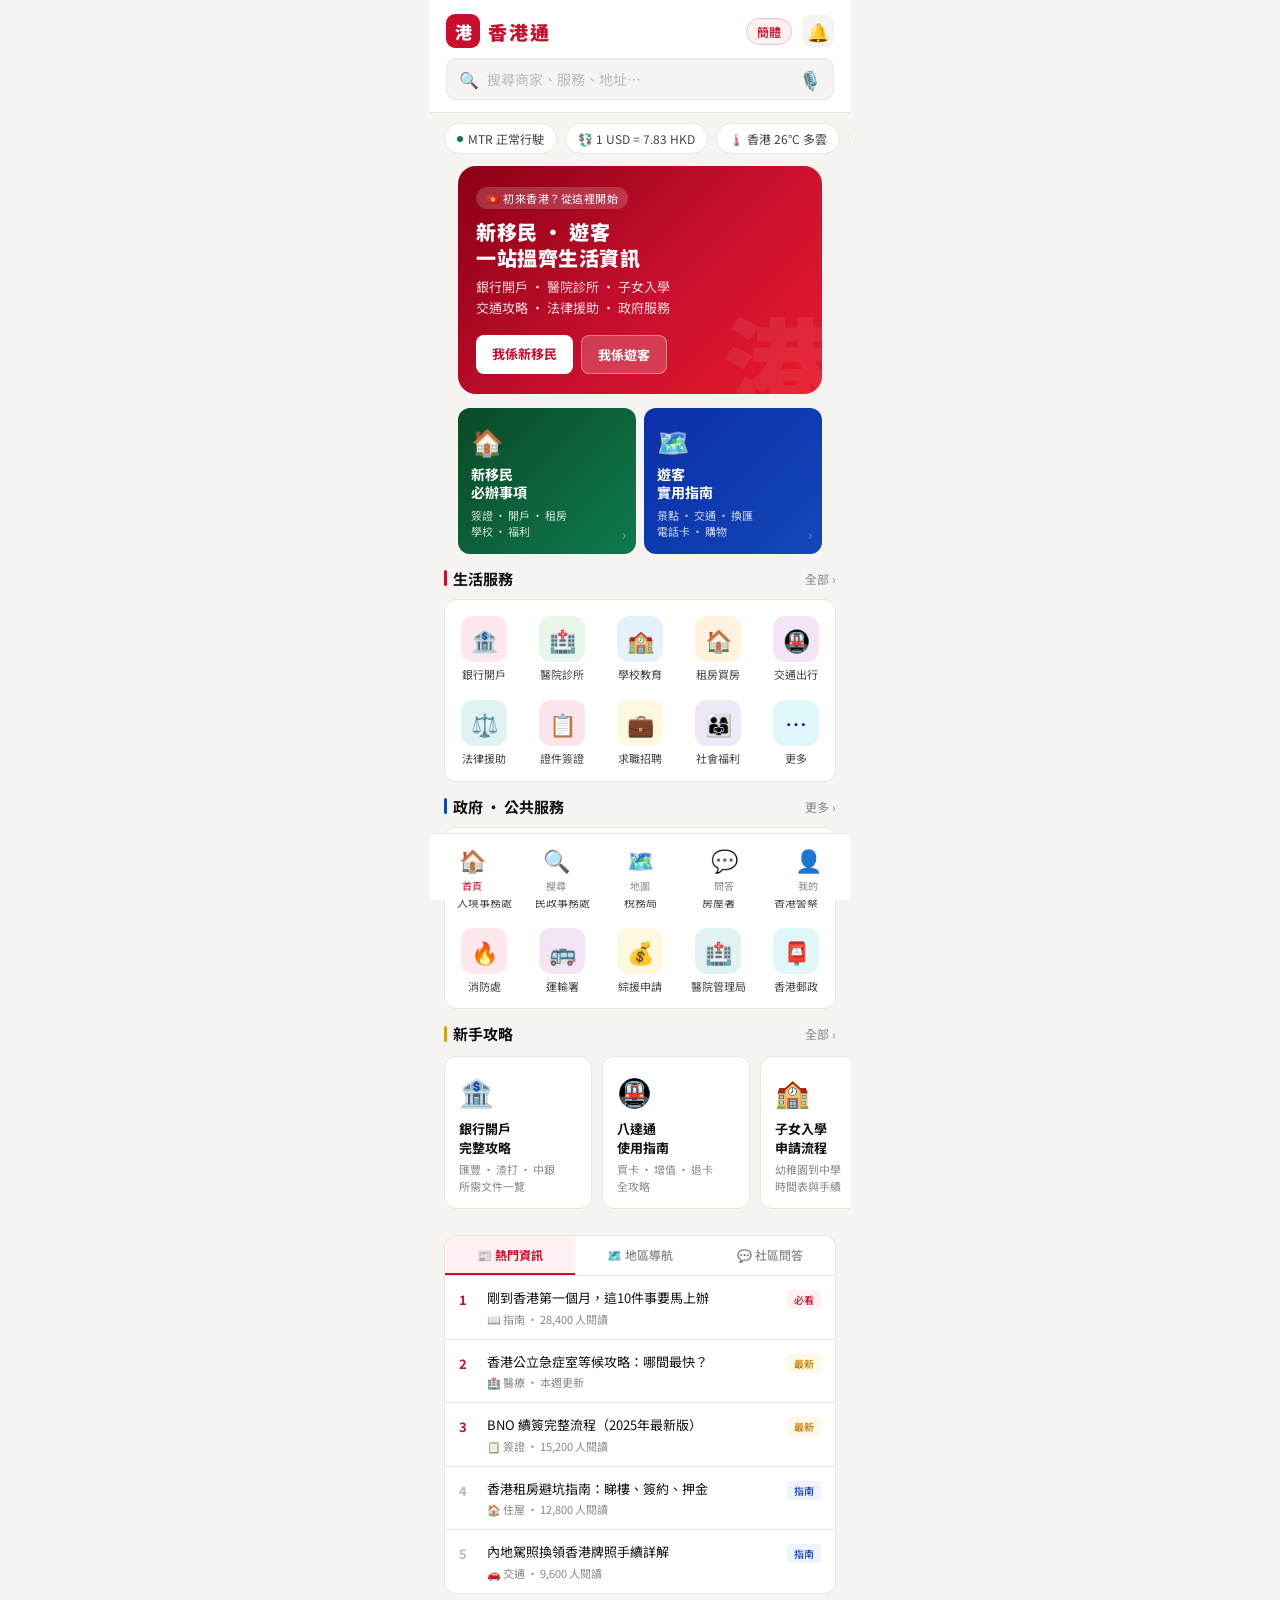
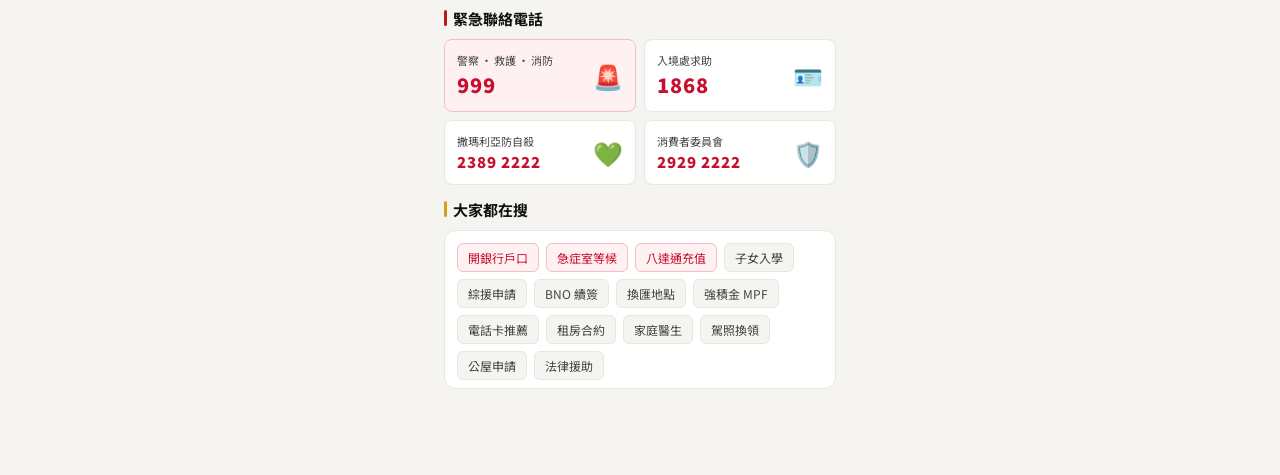
==== index.html @ 84b10102 "Add files via upload" ====
<!DOCTYPE html>
<html lang="zh-HK">
<head>
<meta charset="UTF-8">
<meta name="viewport" content="width=device-width, initial-scale=1.0, maximum-scale=1.0">
<title>香港通</title>
<style>
@import url('https://fonts.googleapis.com/css2?family=Noto+Sans+TC:wght@400;500;700;900&display=swap');

:root {
  --red: #C8102E;
  --red2: #E8192C;
  --red-pale: #fff0f2;
  --gold: #D4A017;
  --ink: #111;
  --ink2: #444;
  --ink3: #888;
  --ink4: #bbb;
  --bg: #F5F4F0;
  --white: #fff;
  --border: #E8E6E0;
  --blue: #1348B8;
  --blue-pale: #EEF3FF;
  --green: #0E7A4E;
  --green-pale: #EDFAF3;
  --amber: #C47A00;
  --amber-pale: #FFF8E6;
  --teal: #007B72;
  --teal-pale: #E6F7F6;
  --purple: #6B35B8;
  --purple-pale: #F4EEFF;
  --r: 12px;
  --r-sm: 8px;
  --r-lg: 18px;
}

* { margin:0; padding:0; box-sizing:border-box; -webkit-tap-highlight-color:transparent; }

body {
  font-family: 'Noto Sans TC', 'PingFang TC', 'Microsoft JhengHei', sans-serif;
  background: var(--bg);
  color: var(--ink);
  font-size: 15px;
  max-width: 420px;
  margin: 0 auto;
  min-height: 100vh;
  padding-bottom: 72px;
}

/* ── Header ── */
header {
  background: var(--white);
  padding: 14px 16px 12px;
  position: sticky;
  top: 0;
  z-index: 100;
  border-bottom: 1px solid var(--border);
}
.header-top {
  display: flex;
  align-items: center;
  justify-content: space-between;
  margin-bottom: 10px;
}
.logo {
  display: flex;
  align-items: center;
  gap: 8px;
}
.logo-mark {
  width: 34px; height: 34px;
  background: var(--red);
  border-radius: 9px;
  display: flex; align-items: center; justify-content: center;
  color: white;
  font-size: 17px;
  font-weight: 900;
  letter-spacing: -1px;
}
.logo-name {
  font-size: 19px;
  font-weight: 900;
  color: var(--red);
  letter-spacing: 2px;
}
.header-actions { display: flex; gap: 10px; align-items: center; }
.lang-pill {
  background: var(--red-pale);
  color: var(--red);
  border: 1px solid #f0c0c5;
  border-radius: 20px;
  padding: 4px 10px;
  font-size: 12px;
  font-weight: 500;
  cursor: pointer;
}
.icon-btn {
  width: 32px; height: 32px;
  display: flex; align-items: center; justify-content: center;
  border-radius: 8px;
  background: var(--bg);
  font-size: 18px;
  cursor: pointer;
}

/* Search */
.search-wrap {
  display: flex;
  background: var(--bg);
  border: 1.5px solid var(--border);
  border-radius: 10px;
  overflow: hidden;
  align-items: center;
  padding: 0 12px;
  gap: 8px;
  height: 42px;
}
.search-wrap:focus-within {
  border-color: var(--red);
  background: var(--white);
}
.search-icon { font-size: 16px; color: var(--ink3); flex-shrink: 0; }
.search-wrap input {
  flex: 1;
  border: none;
  background: transparent;
  outline: none;
  font-size: 14px;
  font-family: inherit;
  color: var(--ink);
}
.search-wrap input::placeholder { color: var(--ink4); }
.search-mic { font-size: 18px; color: var(--ink3); cursor: pointer; }

/* ── Hero ── */
.hero {
  margin: 12px 14px;
  background: linear-gradient(135deg, #8B0015 0%, var(--red) 55%, #E8192C 100%);
  border-radius: var(--r-lg);
  padding: 20px 18px;
  color: white;
  position: relative;
  overflow: hidden;
}
.hero::after {
  content: '港';
  position: absolute;
  right: -8px; bottom: -24px;
  font-size: 110px;
  font-weight: 900;
  color: rgba(255,255,255,.07);
  letter-spacing: -2px;
  line-height: 1;
  pointer-events: none;
}
.hero-badge {
  display: inline-flex;
  align-items: center;
  gap: 4px;
  background: rgba(255,255,255,.18);
  border-radius: 20px;
  padding: 3px 10px;
  font-size: 11px;
  margin-bottom: 10px;
  letter-spacing: .5px;
}
.hero h1 {
  font-size: 20px;
  font-weight: 900;
  line-height: 1.3;
  margin-bottom: 6px;
  letter-spacing: .5px;
}
.hero p {
  font-size: 13px;
  opacity: .85;
  margin-bottom: 16px;
  line-height: 1.6;
}
.hero-btns { display: flex; gap: 8px; }
.hbtn {
  padding: 9px 16px;
  border-radius: 8px;
  font-size: 13px;
  font-weight: 700;
  cursor: pointer;
  border: none;
  font-family: inherit;
  text-decoration: none;
  display: inline-block;
}
.hbtn-white { background: white; color: var(--red); }
.hbtn-ghost { background: rgba(255,255,255,.18); color: white; border: 1px solid rgba(255,255,255,.35); }

/* ── Live Strip ── */
.live-strip {
  display: flex;
  gap: 8px;
  padding: 0 14px;
  margin: 10px 0;
  overflow-x: auto;
  scrollbar-width: none;
}
.live-strip::-webkit-scrollbar { display: none; }
.live-chip {
  flex-shrink: 0;
  background: var(--white);
  border: 1px solid var(--border);
  border-radius: 20px;
  padding: 6px 12px;
  font-size: 12px;
  color: var(--ink2);
  display: flex;
  align-items: center;
  gap: 5px;
  white-space: nowrap;
  cursor: pointer;
}
.live-dot {
  width: 6px; height: 6px;
  border-radius: 50%;
  background: var(--green);
  animation: pulse 2s infinite;
}
@keyframes pulse {
  0%,100% { opacity:1; }
  50% { opacity:.4; }
}

/* ── Scene Cards ── */
.scene-row {
  display: grid;
  grid-template-columns: 1fr 1fr;
  gap: 8px;
  padding: 0 14px;
  margin-bottom: 4px;
}
.scene-card {
  border-radius: var(--r);
  padding: 14px 13px;
  cursor: pointer;
  text-decoration: none;
  display: flex;
  flex-direction: column;
  gap: 6px;
  transition: transform .15s;
  position: relative;
  overflow: hidden;
}
.scene-card:active { transform: scale(.97); }
.sc-immigrant { background: linear-gradient(135deg, #0A4A28, #0E7A4E); color: white; }
.sc-tourist   { background: linear-gradient(135deg, #0B2FA8, #1348B8); color: white; }
.scene-emoji { font-size: 26px; }
.scene-card h3 { font-size: 14px; font-weight: 700; line-height: 1.3; }
.scene-card p { font-size: 11px; opacity: .8; line-height: 1.5; }
.scene-arrow {
  position: absolute;
  right: 10px; bottom: 10px;
  opacity: .4;
  font-size: 14px;
}

/* ── Section ── */
.sec { margin: 14px 14px 0; }
.sec-head {
  display: flex;
  align-items: center;
  justify-content: space-between;
  margin-bottom: 10px;
}
.sec-title {
  display: flex;
  align-items: center;
  gap: 6px;
  font-size: 15px;
  font-weight: 700;
  color: var(--ink);
}
.sec-bar {
  width: 3px; height: 16px;
  background: var(--red);
  border-radius: 2px;
}
.sec-more {
  font-size: 12px;
  color: var(--ink3);
  text-decoration: none;
  display: flex;
  align-items: center;
  gap: 2px;
}

/* ── Icon Grid ── */
.icon-grid {
  background: var(--white);
  border-radius: var(--r);
  display: grid;
  grid-template-columns: repeat(5, 1fr);
  padding: 6px 0;
  border: 1px solid var(--border);
}
.i-item {
  display: flex;
  flex-direction: column;
  align-items: center;
  gap: 5px;
  padding: 10px 4px 9px;
  cursor: pointer;
  text-decoration: none;
  transition: background .15s;
  border-radius: 8px;
}
.i-item:active { background: #fafafa; }
.i-icon {
  width: 46px; height: 46px;
  border-radius: 12px;
  display: flex; align-items: center; justify-content: center;
  font-size: 22px;
}
.i-label {
  font-size: 11px;
  color: var(--ink2);
  text-align: center;
  line-height: 1.3;
  white-space: nowrap;
}

/* ── Card List ── */
.card-list {
  background: var(--white);
  border-radius: var(--r);
  border: 1px solid var(--border);
  overflow: hidden;
}
.card-item {
  display: flex;
  align-items: flex-start;
  gap: 10px;
  padding: 12px 14px;
  border-bottom: 1px solid var(--border);
  cursor: pointer;
  text-decoration: none;
  color: var(--ink);
  transition: background .15s;
}
.card-item:last-child { border-bottom: none; }
.card-item:active { background: #fafafa; }
.card-num {
  font-size: 13px;
  font-weight: 700;
  color: var(--ink4);
  min-width: 18px;
  margin-top: 2px;
}
.card-num.hot { color: var(--red); }
.card-body { flex: 1; }
.card-title { font-size: 13px; line-height: 1.5; color: var(--ink); }
.card-meta { font-size: 11px; color: var(--ink3); margin-top: 3px; }
.card-tag {
  flex-shrink: 0;
  font-size: 10px;
  padding: 2px 7px;
  border-radius: 4px;
  font-weight: 500;
  margin-top: 2px;
  align-self: flex-start;
}
.tag-new  { background: var(--amber-pale);  color: var(--amber); }
.tag-hot  { background: var(--red-pale);    color: var(--red); }
.tag-guide{ background: var(--blue-pale);   color: var(--blue); }
.tag-qa   { background: var(--purple-pale); color: var(--purple); }

/* ── Horizontal Scroll Cards ── */
.h-scroll {
  display: flex;
  gap: 10px;
  overflow-x: auto;
  padding: 2px 14px 4px;
  scrollbar-width: none;
  margin: 0 -0px;
}
.h-scroll::-webkit-scrollbar { display: none; }
.h-card {
  flex-shrink: 0;
  background: var(--white);
  border: 1px solid var(--border);
  border-radius: var(--r);
  padding: 14px;
  cursor: pointer;
  text-decoration: none;
  color: var(--ink);
  transition: transform .15s;
  width: 148px;
}
.h-card:active { transform: scale(.97); }
.h-card-icon { font-size: 28px; margin-bottom: 8px; }
.h-card-title { font-size: 13px; font-weight: 700; margin-bottom: 4px; }
.h-card-sub { font-size: 11px; color: var(--ink3); line-height: 1.5; }

/* ── Emergency ── */
.emg-grid {
  display: grid;
  grid-template-columns: 1fr 1fr;
  gap: 8px;
}
.emg-card {
  background: var(--white);
  border: 1px solid var(--border);
  border-radius: var(--r-sm);
  padding: 12px;
  display: flex;
  justify-content: space-between;
  align-items: center;
  cursor: pointer;
}
.emg-card.red-card { background: #FFF0F2; border-color: #F0C0C5; }
.emg-label { font-size: 11px; color: var(--ink2); margin-bottom: 2px; }
.emg-num { font-size: 20px; font-weight: 900; color: var(--red); letter-spacing: 1px; font-variant-numeric: tabular-nums; }
.emg-card .emg-icon { font-size: 24px; }

/* ── Hot Tags ── */
.tag-cloud {
  background: var(--white);
  border: 1px solid var(--border);
  border-radius: var(--r);
  padding: 12px 12px 8px;
  display: flex;
  flex-wrap: wrap;
  gap: 7px;
}
.hot-tag {
  background: var(--bg);
  border: 1px solid var(--border);
  border-radius: 6px;
  padding: 5px 10px;
  font-size: 12px;
  color: var(--ink2);
  cursor: pointer;
  text-decoration: none;
  transition: all .15s;
  white-space: nowrap;
}
.hot-tag:active { background: var(--red-pale); color: var(--red); border-color: #f0c0c5; }
.hot-tag.h { background: var(--red-pale); color: var(--red); border-color: #f0c0c5; }

/* ── Tabs ── */
.tabs {
  display: flex;
  background: var(--white);
  border-radius: var(--r) var(--r) 0 0;
  border: 1px solid var(--border);
  border-bottom: none;
  overflow: hidden;
}
.tab {
  flex: 1;
  text-align: center;
  padding: 10px 4px;
  font-size: 12px;
  font-weight: 500;
  color: var(--ink3);
  cursor: pointer;
  border-bottom: 2px solid transparent;
  transition: all .15s;
}
.tab.active { color: var(--red); border-bottom-color: var(--red); background: var(--red-pale); font-weight: 700; }

/* ── Bottom Nav ── */
.bottom-nav {
  position: fixed;
  bottom: 0; left: 50%;
  transform: translateX(-50%);
  width: 100%;
  max-width: 420px;
  background: var(--white);
  border-top: 1px solid var(--border);
  display: flex;
  z-index: 200;
  padding-bottom: env(safe-area-inset-bottom);
}
.nav-item {
  flex: 1;
  display: flex;
  flex-direction: column;
  align-items: center;
  justify-content: center;
  gap: 3px;
  padding: 9px 0 7px;
  cursor: pointer;
  text-decoration: none;
  color: var(--ink3);
  font-size: 10px;
  transition: color .15s;
}
.nav-item.active { color: var(--red); }
.nav-icon { font-size: 22px; }
.nav-dot {
  width: 4px; height: 4px;
  border-radius: 50%;
  background: var(--red);
  position: absolute;
  top: 6px; right: calc(50% - 14px);
}

/* ── Spacing helpers ── */
.gap { height: 14px; }
.gap-sm { height: 8px; }
</style>
</head>
<body>

<!-- Header -->
<header>
  <div class="header-top">
    <div class="logo">
      <div class="logo-mark">港</div>
      <div class="logo-name">香港通</div>
    </div>
    <div class="header-actions">
      <div class="lang-pill">簡體</div>
      <div class="icon-btn">🔔</div>
    </div>
  </div>
  <div class="search-wrap">
    <span class="search-icon">🔍</span>
    <input type="text" placeholder="搜尋商家、服務、地址…" />
    <span class="search-mic">🎙️</span>
  </div>
</header>

<!-- Live Strip -->
<div class="live-strip" style="margin-top:10px;">
  <div class="live-chip"><div class="live-dot"></div>MTR 正常行駛</div>
  <div class="live-chip">💱 1 USD = 7.83 HKD</div>
  <div class="live-chip">🌡️ 香港 26°C 多雲</div>
  <div class="live-chip">🏥 急症室 約3小時</div>
  <div class="live-chip">🌊 天文台：黃色警告</div>
</div>

<!-- Hero -->
<div style="padding:0 14px;">
  <div class="hero">
    <div class="hero-badge">🇭🇰 初來香港？從這裡開始</div>
    <h1>新移民 · 遊客<br>一站搵齊生活資訊</h1>
    <p>銀行開戶 · 醫院診所 · 子女入學<br>交通攻略 · 法律援助 · 政府服務</p>
    <div class="hero-btns">
      <a class="hbtn hbtn-white" href="#">我係新移民</a>
      <a class="hbtn hbtn-ghost" href="#">我係遊客</a>
    </div>
  </div>
</div>

<!-- Scene Cards -->
<div class="sec">
  <div class="scene-row">
    <a class="scene-card sc-immigrant" href="#">
      <div class="scene-emoji">🏠</div>
      <h3>新移民<br>必辦事項</h3>
      <p>簽證 · 開戶 · 租房<br>學校 · 福利</p>
      <span class="scene-arrow">›</span>
    </a>
    <a class="scene-card sc-tourist" href="#">
      <div class="scene-emoji">🗺️</div>
      <h3>遊客<br>實用指南</h3>
      <p>景點 · 交通 · 換匯<br>電話卡 · 購物</p>
      <span class="scene-arrow">›</span>
    </a>
  </div>
</div>

<!-- 生活服務 -->
<div class="sec">
  <div class="sec-head">
    <div class="sec-title"><div class="sec-bar"></div>生活服務</div>
    <a class="sec-more" href="#">全部 ›</a>
  </div>
  <div class="icon-grid">
    <a class="i-item" href="#">
      <div class="i-icon" style="background:#FEE8EC;">🏦</div>
      <div class="i-label">銀行開戶</div>
    </a>
    <a class="i-item" href="#">
      <div class="i-icon" style="background:#E8F5E9;">🏥</div>
      <div class="i-label">醫院診所</div>
    </a>
    <a class="i-item" href="#">
      <div class="i-icon" style="background:#E3F2FD;">🏫</div>
      <div class="i-label">學校教育</div>
    </a>
    <a class="i-item" href="#">
      <div class="i-icon" style="background:#FFF3E0;">🏠</div>
      <div class="i-label">租房買房</div>
    </a>
    <a class="i-item" href="#">
      <div class="i-icon" style="background:#F3E5F5;">🚇</div>
      <div class="i-label">交通出行</div>
    </a>
    <a class="i-item" href="#">
      <div class="i-icon" style="background:#E0F2F1;">⚖️</div>
      <div class="i-label">法律援助</div>
    </a>
    <a class="i-item" href="#">
      <div class="i-icon" style="background:#FCE4EC;">📋</div>
      <div class="i-label">證件簽證</div>
    </a>
    <a class="i-item" href="#">
      <div class="i-icon" style="background:#FFF8E1;">💼</div>
      <div class="i-label">求職招聘</div>
    </a>
    <a class="i-item" href="#">
      <div class="i-icon" style="background:#EDE7F6;">👨‍👩‍👧</div>
      <div class="i-label">社會福利</div>
    </a>
    <a class="i-item" href="#">
      <div class="i-icon" style="background:#E0F7FA;">⋯</div>
      <div class="i-label">更多</div>
    </a>
  </div>
</div>

<!-- 政府服務 -->
<div class="sec">
  <div class="sec-head">
    <div class="sec-title"><div class="sec-bar" style="background:var(--blue);"></div>政府 · 公共服務</div>
    <a class="sec-more" href="#">更多 ›</a>
  </div>
  <div class="icon-grid">
    <a class="i-item" href="#">
      <div class="i-icon" style="background:#E3F2FD;">🪪</div>
      <div class="i-label">入境事務處</div>
    </a>
    <a class="i-item" href="#">
      <div class="i-icon" style="background:#E8F5E9;">🏛️</div>
      <div class="i-label">民政事務處</div>
    </a>
    <a class="i-item" href="#">
      <div class="i-icon" style="background:#FFF3E0;">📊</div>
      <div class="i-label">稅務局</div>
    </a>
    <a class="i-item" href="#">
      <div class="i-icon" style="background:#FCE4EC;">🏘️</div>
      <div class="i-label">房屋署</div>
    </a>
    <a class="i-item" href="#">
      <div class="i-icon" style="background:#EDE7F6;">👮</div>
      <div class="i-label">香港警察</div>
    </a>
    <a class="i-item" href="#">
      <div class="i-icon" style="background:#FEE8EC;">🔥</div>
      <div class="i-label">消防處</div>
    </a>
    <a class="i-item" href="#">
      <div class="i-icon" style="background:#F3E5F5;">🚌</div>
      <div class="i-label">運輸署</div>
    </a>
    <a class="i-item" href="#">
      <div class="i-icon" style="background:#FFF8E1;">💰</div>
      <div class="i-label">綜援申請</div>
    </a>
    <a class="i-item" href="#">
      <div class="i-icon" style="background:#E0F2F1;">🏥</div>
      <div class="i-label">醫院管理局</div>
    </a>
    <a class="i-item" href="#">
      <div class="i-icon" style="background:#E0F7FA;">📮</div>
      <div class="i-label">香港郵政</div>
    </a>
  </div>
</div>

<!-- 新手攻略 Horizontal Scroll -->
<div class="sec">
  <div class="sec-head">
    <div class="sec-title"><div class="sec-bar" style="background:var(--gold);"></div>新手攻略</div>
    <a class="sec-more" href="#">全部 ›</a>
  </div>
</div>
<div class="h-scroll">
  <a class="h-card" href="#">
    <div class="h-card-icon">🏦</div>
    <div class="h-card-title">銀行開戶<br>完整攻略</div>
    <div class="h-card-sub">匯豐 · 渣打 · 中銀<br>所需文件一覽</div>
  </a>
  <a class="h-card" href="#">
    <div class="h-card-icon">🚇</div>
    <div class="h-card-title">八達通<br>使用指南</div>
    <div class="h-card-sub">買卡 · 增值 · 退卡<br>全攻略</div>
  </a>
  <a class="h-card" href="#">
    <div class="h-card-icon">🏫</div>
    <div class="h-card-title">子女入學<br>申請流程</div>
    <div class="h-card-sub">幼稚園到中學<br>時間表與手續</div>
  </a>
  <a class="h-card" href="#">
    <div class="h-card-icon">🏥</div>
    <div class="h-card-title">公私立醫院<br>睇病攻略</div>
    <div class="h-card-sub">急症 · 專科 · 家庭醫生<br>怎麼選</div>
  </a>
  <a class="h-card" href="#">
    <div class="h-card-icon">📋</div>
    <div class="h-card-title">MPF 強積金<br>新人指引</div>
    <div class="h-card-sub">供款 · 轉移 · 提取<br>基本知識</div>
  </a>
</div>
<div class="gap-sm"></div>

<!-- 熱門資訊 + 社區 Tabs -->
<div class="sec">
  <div class="tabs">
    <div class="tab active" onclick="switchTab(this,'news')">📰 熱門資訊</div>
    <div class="tab" onclick="switchTab(this,'districts')">🗺️ 地區導航</div>
    <div class="tab" onclick="switchTab(this,'qa')">💬 社區問答</div>
  </div>

  <div id="news" class="card-list" style="border-radius:0 0 var(--r) var(--r);">
    <a class="card-item" href="#">
      <div class="card-num hot">1</div>
      <div class="card-body">
        <div class="card-title">剛到香港第一個月，這10件事要馬上辦</div>
        <div class="card-meta">📖 指南 · 28,400 人閱讀</div>
      </div>
      <div class="card-tag tag-hot">必看</div>
    </a>
    <a class="card-item" href="#">
      <div class="card-num hot">2</div>
      <div class="card-body">
        <div class="card-title">香港公立急症室等候攻略：哪間最快？</div>
        <div class="card-meta">🏥 醫療 · 本週更新</div>
      </div>
      <div class="card-tag tag-new">最新</div>
    </a>
    <a class="card-item" href="#">
      <div class="card-num hot">3</div>
      <div class="card-body">
        <div class="card-title">BNO 續簽完整流程（2025年最新版）</div>
        <div class="card-meta">📋 簽證 · 15,200 人閱讀</div>
      </div>
      <div class="card-tag tag-new">最新</div>
    </a>
    <a class="card-item" href="#">
      <div class="card-num">4</div>
      <div class="card-body">
        <div class="card-title">香港租房避坑指南：睇樓、簽約、押金</div>
        <div class="card-meta">🏠 住屋 · 12,800 人閱讀</div>
      </div>
      <div class="card-tag tag-guide">指南</div>
    </a>
    <a class="card-item" href="#">
      <div class="card-num">5</div>
      <div class="card-body">
        <div class="card-title">內地駕照換領香港牌照手續詳解</div>
        <div class="card-meta">🚗 交通 · 9,600 人閱讀</div>
      </div>
      <div class="card-tag tag-guide">指南</div>
    </a>
  </div>

  <div id="districts" class="card-list" style="border-radius:0 0 var(--r) var(--r); display:none;">
    <div style="padding:10px 12px; display:flex; flex-wrap:wrap; gap:7px; border-bottom:1px solid var(--border);">
      <a class="hot-tag h" href="#">旺角</a>
      <a class="hot-tag h" href="#">深水埗</a>
      <a class="hot-tag" href="#">銅鑼灣</a>
      <a class="hot-tag" href="#">中環</a>
      <a class="hot-tag" href="#">尖沙咀</a>
      <a class="hot-tag" href="#">沙田</a>
      <a class="hot-tag" href="#">將軍澳</a>
      <a class="hot-tag" href="#">荃灣</a>
      <a class="hot-tag" href="#">元朗</a>
      <a class="hot-tag" href="#">東涌</a>
    </div>
    <a class="card-item" href="#">
      <div class="card-num hot">🏙️</div>
      <div class="card-body">
        <div class="card-title">旺角生活圈：新移民家庭資源大全</div>
        <div class="card-meta">超市 · 診所 · 補習社 · 街市</div>
      </div>
    </a>
    <a class="card-item" href="#">
      <div class="card-num">🏘️</div>
      <div class="card-body">
        <div class="card-title">深水埗：最多新來港家庭的社區</div>
        <div class="card-meta">社福機構 · NGO · 廉價食堂</div>
      </div>
    </a>
    <a class="card-item" href="#">
      <div class="card-num">🌿</div>
      <div class="card-body">
        <div class="card-title">沙田：適合有小孩家庭定居的地區</div>
        <div class="card-meta">學校 · 公園 · 圖書館 · 商場</div>
      </div>
    </a>
  </div>

  <div id="qa" class="card-list" style="border-radius:0 0 var(--r) var(--r); display:none;">
    <a class="card-item" href="#">
      <div class="card-body">
        <div class="card-title">問：BNO 續簽需要回國嗎？最近辦下來要多久？</div>
        <div class="card-meta">💬 22 個回覆 · 2小時前</div>
      </div>
      <div class="card-tag tag-qa">熱議</div>
    </a>
    <a class="card-item" href="#">
      <div class="card-body">
        <div class="card-title">問：帶小孩來港，幼稚園插班仲有位嗎？哪個區容易啲？</div>
        <div class="card-meta">💬 18 個回覆 · 5小時前</div>
      </div>
      <div class="card-tag tag-qa">熱議</div>
    </a>
    <a class="card-item" href="#">
      <div class="card-body">
        <div class="card-title">問：公立醫院睇皮膚科等了3個月，有推薦私家診所嗎？</div>
        <div class="card-meta">💬 9 個回覆 · 昨天</div>
      </div>
    </a>
    <a class="card-item" href="#">
      <div class="card-body">
        <div class="card-title">問：內地銀行卡在香港ATM提款有沒有問題？手續費幾多？</div>
        <div class="card-meta">💬 14 個回覆 · 昨天</div>
      </div>
    </a>
  </div>
</div>

<!-- 緊急電話 -->
<div class="sec">
  <div class="sec-head">
    <div class="sec-title"><div class="sec-bar" style="background:#B71C1C;"></div>緊急聯絡電話</div>
  </div>
  <div class="emg-grid">
    <div class="emg-card red-card">
      <div>
        <div class="emg-label">警察 · 救護 · 消防</div>
        <div class="emg-num">999</div>
      </div>
      <div class="emg-icon">🚨</div>
    </div>
    <div class="emg-card">
      <div>
        <div class="emg-label">入境處求助</div>
        <div class="emg-num">1868</div>
      </div>
      <div class="emg-icon">🪪</div>
    </div>
    <div class="emg-card">
      <div>
        <div class="emg-label">撒瑪利亞防自殺</div>
        <div class="emg-num" style="font-size:15px;">2389 2222</div>
      </div>
      <div class="emg-icon">💚</div>
    </div>
    <div class="emg-card">
      <div>
        <div class="emg-label">消費者委員會</div>
        <div class="emg-num" style="font-size:15px;">2929 2222</div>
      </div>
      <div class="emg-icon">🛡️</div>
    </div>
  </div>
</div>

<!-- 大家都在搜 -->
<div class="sec">
  <div class="sec-head">
    <div class="sec-title"><div class="sec-bar" style="background:var(--gold);"></div>大家都在搜</div>
  </div>
  <div class="tag-cloud">
    <a class="hot-tag h" href="#">開銀行戶口</a>
    <a class="hot-tag h" href="#">急症室等候</a>
    <a class="hot-tag h" href="#">八達通充值</a>
    <a class="hot-tag" href="#">子女入學</a>
    <a class="hot-tag" href="#">綜援申請</a>
    <a class="hot-tag" href="#">BNO 續簽</a>
    <a class="hot-tag" href="#">換匯地點</a>
    <a class="hot-tag" href="#">強積金 MPF</a>
    <a class="hot-tag" href="#">電話卡推薦</a>
    <a class="hot-tag" href="#">租房合約</a>
    <a class="hot-tag" href="#">家庭醫生</a>
    <a class="hot-tag" href="#">駕照換領</a>
    <a class="hot-tag" href="#">公屋申請</a>
    <a class="hot-tag" href="#">法律援助</a>
  </div>
</div>

<div class="gap"></div>

<!-- Bottom Nav -->
<nav class="bottom-nav">
  <a class="nav-item active" href="#">
    <span class="nav-icon">🏠</span>
    首頁
  </a>
  <a class="nav-item" href="#">
    <span class="nav-icon">🔍</span>
    搜尋
  </a>
  <a class="nav-item" href="#" style="position:relative;">
    <span class="nav-icon">🗺️</span>
    地圖
  </a>
  <a class="nav-item" href="#">
    <span class="nav-icon">💬</span>
    問答
  </a>
  <a class="nav-item" href="#">
    <span class="nav-icon">👤</span>
    我的
  </a>
</nav>

<script>
function switchTab(el, id) {
  document.querySelectorAll('.tab').forEach(t => t.classList.remove('active'));
  el.classList.add('active');
  ['news','districts','qa'].forEach(function(n){
    var el = document.getElementById(n);
    if(el) el.style.display = n === id ? 'block' : 'none';
  });
}
</script>
</body>
</html>
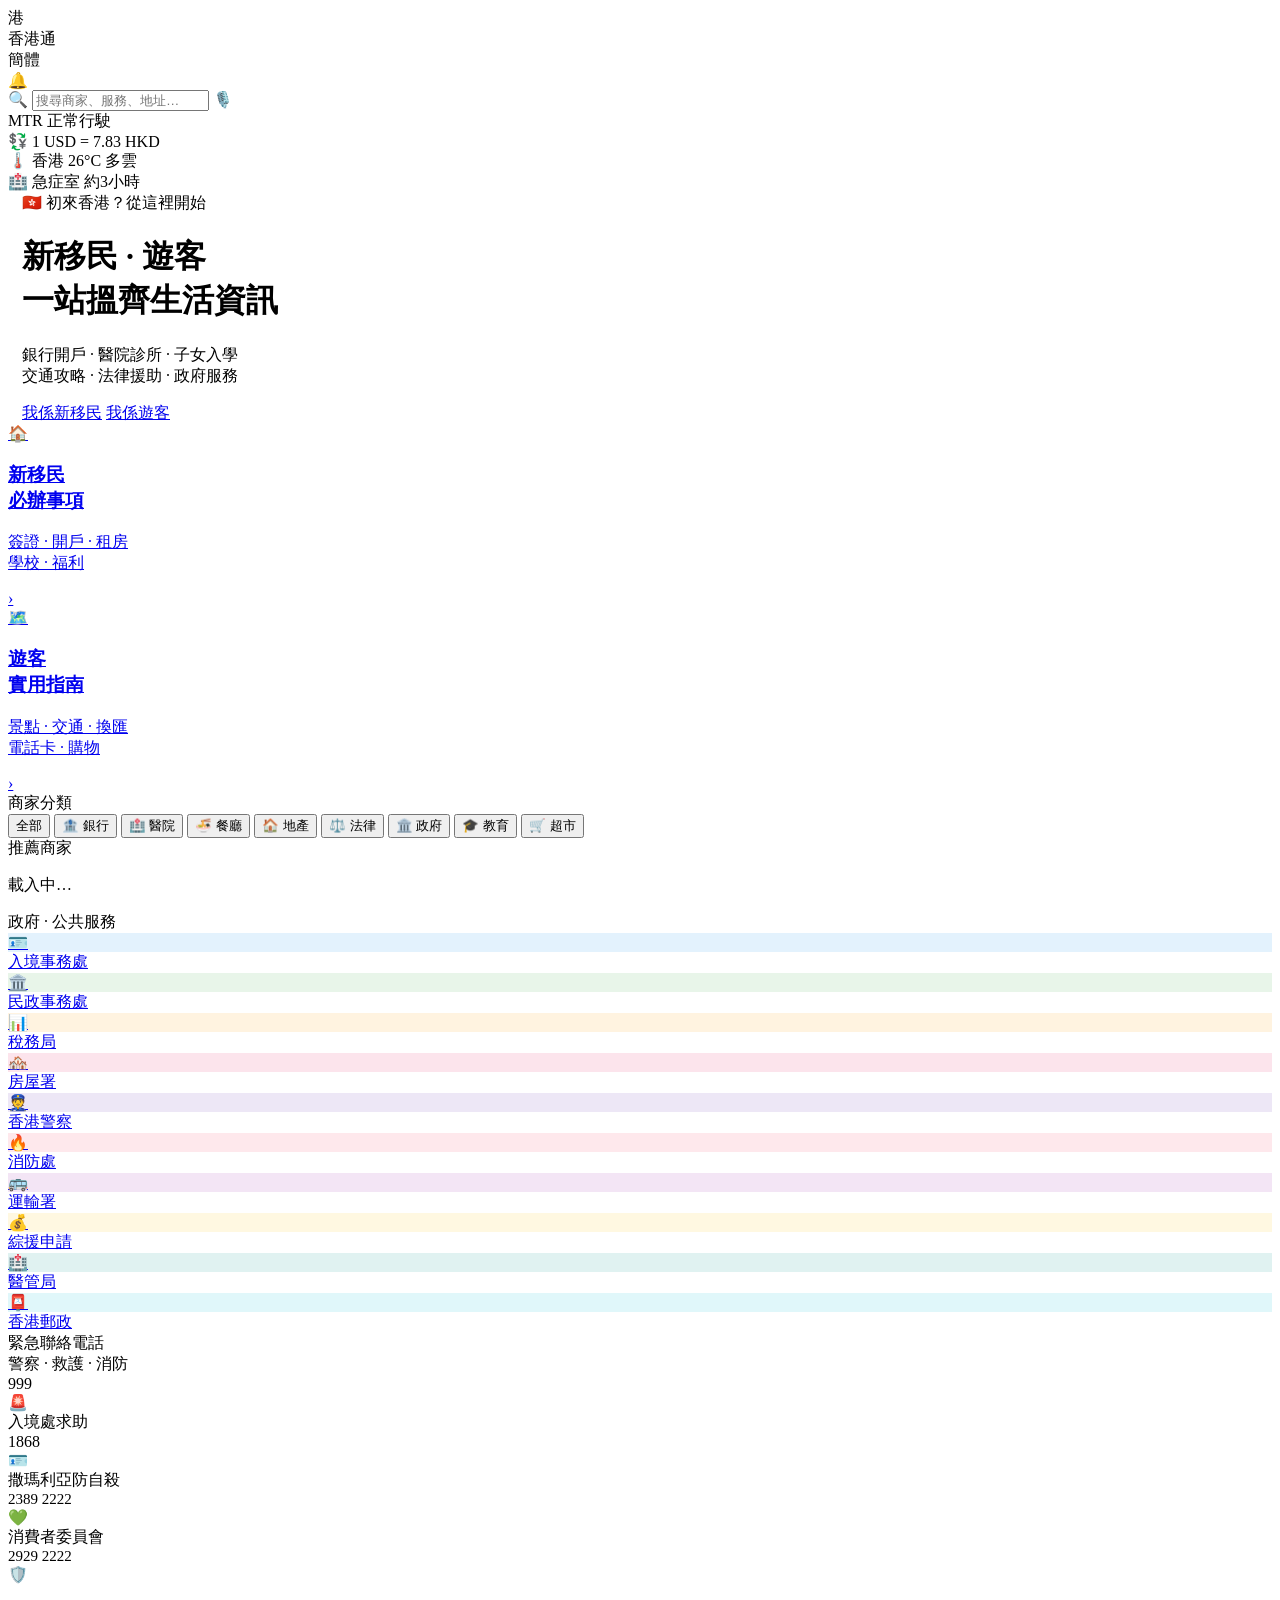
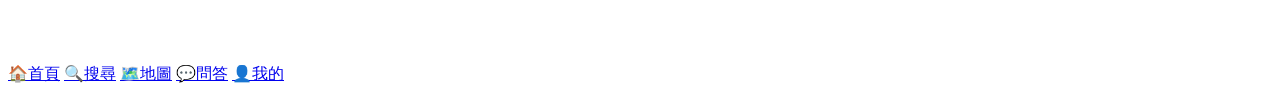
==== commit 42de00cc: "Add files via upload" ====
--- a/index.html
+++ b/index.html
@@ -3,513 +3,11 @@
 <head>
 <meta charset="UTF-8">
 <meta name="viewport" content="width=device-width, initial-scale=1.0, maximum-scale=1.0">
-<title>香港通</title>
-<style>
-@import url('https://fonts.googleapis.com/css2?family=Noto+Sans+TC:wght@400;500;700;900&display=swap');
-
-:root {
-  --red: #C8102E;
-  --red2: #E8192C;
-  --red-pale: #fff0f2;
-  --gold: #D4A017;
-  --ink: #111;
-  --ink2: #444;
-  --ink3: #888;
-  --ink4: #bbb;
-  --bg: #F5F4F0;
-  --white: #fff;
-  --border: #E8E6E0;
-  --blue: #1348B8;
-  --blue-pale: #EEF3FF;
-  --green: #0E7A4E;
-  --green-pale: #EDFAF3;
-  --amber: #C47A00;
-  --amber-pale: #FFF8E6;
-  --teal: #007B72;
-  --teal-pale: #E6F7F6;
-  --purple: #6B35B8;
-  --purple-pale: #F4EEFF;
-  --r: 12px;
-  --r-sm: 8px;
-  --r-lg: 18px;
-}
-
-* { margin:0; padding:0; box-sizing:border-box; -webkit-tap-highlight-color:transparent; }
-
-body {
-  font-family: 'Noto Sans TC', 'PingFang TC', 'Microsoft JhengHei', sans-serif;
-  background: var(--bg);
-  color: var(--ink);
-  font-size: 15px;
-  max-width: 420px;
-  margin: 0 auto;
-  min-height: 100vh;
-  padding-bottom: 72px;
-}
-
-/* ── Header ── */
-header {
-  background: var(--white);
-  padding: 14px 16px 12px;
-  position: sticky;
-  top: 0;
-  z-index: 100;
-  border-bottom: 1px solid var(--border);
-}
-.header-top {
-  display: flex;
-  align-items: center;
-  justify-content: space-between;
-  margin-bottom: 10px;
-}
-.logo {
-  display: flex;
-  align-items: center;
-  gap: 8px;
-}
-.logo-mark {
-  width: 34px; height: 34px;
-  background: var(--red);
-  border-radius: 9px;
-  display: flex; align-items: center; justify-content: center;
-  color: white;
-  font-size: 17px;
-  font-weight: 900;
-  letter-spacing: -1px;
-}
-.logo-name {
-  font-size: 19px;
-  font-weight: 900;
-  color: var(--red);
-  letter-spacing: 2px;
-}
-.header-actions { display: flex; gap: 10px; align-items: center; }
-.lang-pill {
-  background: var(--red-pale);
-  color: var(--red);
-  border: 1px solid #f0c0c5;
-  border-radius: 20px;
-  padding: 4px 10px;
-  font-size: 12px;
-  font-weight: 500;
-  cursor: pointer;
-}
-.icon-btn {
-  width: 32px; height: 32px;
-  display: flex; align-items: center; justify-content: center;
-  border-radius: 8px;
-  background: var(--bg);
-  font-size: 18px;
-  cursor: pointer;
-}
-
-/* Search */
-.search-wrap {
-  display: flex;
-  background: var(--bg);
-  border: 1.5px solid var(--border);
-  border-radius: 10px;
-  overflow: hidden;
-  align-items: center;
-  padding: 0 12px;
-  gap: 8px;
-  height: 42px;
-}
-.search-wrap:focus-within {
-  border-color: var(--red);
-  background: var(--white);
-}
-.search-icon { font-size: 16px; color: var(--ink3); flex-shrink: 0; }
-.search-wrap input {
-  flex: 1;
-  border: none;
-  background: transparent;
-  outline: none;
-  font-size: 14px;
-  font-family: inherit;
-  color: var(--ink);
-}
-.search-wrap input::placeholder { color: var(--ink4); }
-.search-mic { font-size: 18px; color: var(--ink3); cursor: pointer; }
-
-/* ── Hero ── */
-.hero {
-  margin: 12px 14px;
-  background: linear-gradient(135deg, #8B0015 0%, var(--red) 55%, #E8192C 100%);
-  border-radius: var(--r-lg);
-  padding: 20px 18px;
-  color: white;
-  position: relative;
-  overflow: hidden;
-}
-.hero::after {
-  content: '港';
-  position: absolute;
-  right: -8px; bottom: -24px;
-  font-size: 110px;
-  font-weight: 900;
-  color: rgba(255,255,255,.07);
-  letter-spacing: -2px;
-  line-height: 1;
-  pointer-events: none;
-}
-.hero-badge {
-  display: inline-flex;
-  align-items: center;
-  gap: 4px;
-  background: rgba(255,255,255,.18);
-  border-radius: 20px;
-  padding: 3px 10px;
-  font-size: 11px;
-  margin-bottom: 10px;
-  letter-spacing: .5px;
-}
-.hero h1 {
-  font-size: 20px;
-  font-weight: 900;
-  line-height: 1.3;
-  margin-bottom: 6px;
-  letter-spacing: .5px;
-}
-.hero p {
-  font-size: 13px;
-  opacity: .85;
-  margin-bottom: 16px;
-  line-height: 1.6;
-}
-.hero-btns { display: flex; gap: 8px; }
-.hbtn {
-  padding: 9px 16px;
-  border-radius: 8px;
-  font-size: 13px;
-  font-weight: 700;
-  cursor: pointer;
-  border: none;
-  font-family: inherit;
-  text-decoration: none;
-  display: inline-block;
-}
-.hbtn-white { background: white; color: var(--red); }
-.hbtn-ghost { background: rgba(255,255,255,.18); color: white; border: 1px solid rgba(255,255,255,.35); }
-
-/* ── Live Strip ── */
-.live-strip {
-  display: flex;
-  gap: 8px;
-  padding: 0 14px;
-  margin: 10px 0;
-  overflow-x: auto;
-  scrollbar-width: none;
-}
-.live-strip::-webkit-scrollbar { display: none; }
-.live-chip {
-  flex-shrink: 0;
-  background: var(--white);
-  border: 1px solid var(--border);
-  border-radius: 20px;
-  padding: 6px 12px;
-  font-size: 12px;
-  color: var(--ink2);
-  display: flex;
-  align-items: center;
-  gap: 5px;
-  white-space: nowrap;
-  cursor: pointer;
-}
-.live-dot {
-  width: 6px; height: 6px;
-  border-radius: 50%;
-  background: var(--green);
-  animation: pulse 2s infinite;
-}
-@keyframes pulse {
-  0%,100% { opacity:1; }
-  50% { opacity:.4; }
-}
-
-/* ── Scene Cards ── */
-.scene-row {
-  display: grid;
-  grid-template-columns: 1fr 1fr;
-  gap: 8px;
-  padding: 0 14px;
-  margin-bottom: 4px;
-}
-.scene-card {
-  border-radius: var(--r);
-  padding: 14px 13px;
-  cursor: pointer;
-  text-decoration: none;
-  display: flex;
-  flex-direction: column;
-  gap: 6px;
-  transition: transform .15s;
-  position: relative;
-  overflow: hidden;
-}
-.scene-card:active { transform: scale(.97); }
-.sc-immigrant { background: linear-gradient(135deg, #0A4A28, #0E7A4E); color: white; }
-.sc-tourist   { background: linear-gradient(135deg, #0B2FA8, #1348B8); color: white; }
-.scene-emoji { font-size: 26px; }
-.scene-card h3 { font-size: 14px; font-weight: 700; line-height: 1.3; }
-.scene-card p { font-size: 11px; opacity: .8; line-height: 1.5; }
-.scene-arrow {
-  position: absolute;
-  right: 10px; bottom: 10px;
-  opacity: .4;
-  font-size: 14px;
-}
-
-/* ── Section ── */
-.sec { margin: 14px 14px 0; }
-.sec-head {
-  display: flex;
-  align-items: center;
-  justify-content: space-between;
-  margin-bottom: 10px;
-}
-.sec-title {
-  display: flex;
-  align-items: center;
-  gap: 6px;
-  font-size: 15px;
-  font-weight: 700;
-  color: var(--ink);
-}
-.sec-bar {
-  width: 3px; height: 16px;
-  background: var(--red);
-  border-radius: 2px;
-}
-.sec-more {
-  font-size: 12px;
-  color: var(--ink3);
-  text-decoration: none;
-  display: flex;
-  align-items: center;
-  gap: 2px;
-}
-
-/* ── Icon Grid ── */
-.icon-grid {
-  background: var(--white);
-  border-radius: var(--r);
-  display: grid;
-  grid-template-columns: repeat(5, 1fr);
-  padding: 6px 0;
-  border: 1px solid var(--border);
-}
-.i-item {
-  display: flex;
-  flex-direction: column;
-  align-items: center;
-  gap: 5px;
-  padding: 10px 4px 9px;
-  cursor: pointer;
-  text-decoration: none;
-  transition: background .15s;
-  border-radius: 8px;
-}
-.i-item:active { background: #fafafa; }
-.i-icon {
-  width: 46px; height: 46px;
-  border-radius: 12px;
-  display: flex; align-items: center; justify-content: center;
-  font-size: 22px;
-}
-.i-label {
-  font-size: 11px;
-  color: var(--ink2);
-  text-align: center;
-  line-height: 1.3;
-  white-space: nowrap;
-}
-
-/* ── Card List ── */
-.card-list {
-  background: var(--white);
-  border-radius: var(--r);
-  border: 1px solid var(--border);
-  overflow: hidden;
-}
-.card-item {
-  display: flex;
-  align-items: flex-start;
-  gap: 10px;
-  padding: 12px 14px;
-  border-bottom: 1px solid var(--border);
-  cursor: pointer;
-  text-decoration: none;
-  color: var(--ink);
-  transition: background .15s;
-}
-.card-item:last-child { border-bottom: none; }
-.card-item:active { background: #fafafa; }
-.card-num {
-  font-size: 13px;
-  font-weight: 700;
-  color: var(--ink4);
-  min-width: 18px;
-  margin-top: 2px;
-}
-.card-num.hot { color: var(--red); }
-.card-body { flex: 1; }
-.card-title { font-size: 13px; line-height: 1.5; color: var(--ink); }
-.card-meta { font-size: 11px; color: var(--ink3); margin-top: 3px; }
-.card-tag {
-  flex-shrink: 0;
-  font-size: 10px;
-  padding: 2px 7px;
-  border-radius: 4px;
-  font-weight: 500;
-  margin-top: 2px;
-  align-self: flex-start;
-}
-.tag-new  { background: var(--amber-pale);  color: var(--amber); }
-.tag-hot  { background: var(--red-pale);    color: var(--red); }
-.tag-guide{ background: var(--blue-pale);   color: var(--blue); }
-.tag-qa   { background: var(--purple-pale); color: var(--purple); }
-
-/* ── Horizontal Scroll Cards ── */
-.h-scroll {
-  display: flex;
-  gap: 10px;
-  overflow-x: auto;
-  padding: 2px 14px 4px;
-  scrollbar-width: none;
-  margin: 0 -0px;
-}
-.h-scroll::-webkit-scrollbar { display: none; }
-.h-card {
-  flex-shrink: 0;
-  background: var(--white);
-  border: 1px solid var(--border);
-  border-radius: var(--r);
-  padding: 14px;
-  cursor: pointer;
-  text-decoration: none;
-  color: var(--ink);
-  transition: transform .15s;
-  width: 148px;
-}
-.h-card:active { transform: scale(.97); }
-.h-card-icon { font-size: 28px; margin-bottom: 8px; }
-.h-card-title { font-size: 13px; font-weight: 700; margin-bottom: 4px; }
-.h-card-sub { font-size: 11px; color: var(--ink3); line-height: 1.5; }
-
-/* ── Emergency ── */
-.emg-grid {
-  display: grid;
-  grid-template-columns: 1fr 1fr;
-  gap: 8px;
-}
-.emg-card {
-  background: var(--white);
-  border: 1px solid var(--border);
-  border-radius: var(--r-sm);
-  padding: 12px;
-  display: flex;
-  justify-content: space-between;
-  align-items: center;
-  cursor: pointer;
-}
-.emg-card.red-card { background: #FFF0F2; border-color: #F0C0C5; }
-.emg-label { font-size: 11px; color: var(--ink2); margin-bottom: 2px; }
-.emg-num { font-size: 20px; font-weight: 900; color: var(--red); letter-spacing: 1px; font-variant-numeric: tabular-nums; }
-.emg-card .emg-icon { font-size: 24px; }
-
-/* ── Hot Tags ── */
-.tag-cloud {
-  background: var(--white);
-  border: 1px solid var(--border);
-  border-radius: var(--r);
-  padding: 12px 12px 8px;
-  display: flex;
-  flex-wrap: wrap;
-  gap: 7px;
-}
-.hot-tag {
-  background: var(--bg);
-  border: 1px solid var(--border);
-  border-radius: 6px;
-  padding: 5px 10px;
-  font-size: 12px;
-  color: var(--ink2);
-  cursor: pointer;
-  text-decoration: none;
-  transition: all .15s;
-  white-space: nowrap;
-}
-.hot-tag:active { background: var(--red-pale); color: var(--red); border-color: #f0c0c5; }
-.hot-tag.h { background: var(--red-pale); color: var(--red); border-color: #f0c0c5; }
-
-/* ── Tabs ── */
-.tabs {
-  display: flex;
-  background: var(--white);
-  border-radius: var(--r) var(--r) 0 0;
-  border: 1px solid var(--border);
-  border-bottom: none;
-  overflow: hidden;
-}
-.tab {
-  flex: 1;
-  text-align: center;
-  padding: 10px 4px;
-  font-size: 12px;
-  font-weight: 500;
-  color: var(--ink3);
-  cursor: pointer;
-  border-bottom: 2px solid transparent;
-  transition: all .15s;
-}
-.tab.active { color: var(--red); border-bottom-color: var(--red); background: var(--red-pale); font-weight: 700; }
-
-/* ── Bottom Nav ── */
-.bottom-nav {
-  position: fixed;
-  bottom: 0; left: 50%;
-  transform: translateX(-50%);
-  width: 100%;
-  max-width: 420px;
-  background: var(--white);
-  border-top: 1px solid var(--border);
-  display: flex;
-  z-index: 200;
-  padding-bottom: env(safe-area-inset-bottom);
-}
-.nav-item {
-  flex: 1;
-  display: flex;
-  flex-direction: column;
-  align-items: center;
-  justify-content: center;
-  gap: 3px;
-  padding: 9px 0 7px;
-  cursor: pointer;
-  text-decoration: none;
-  color: var(--ink3);
-  font-size: 10px;
-  transition: color .15s;
-}
-.nav-item.active { color: var(--red); }
-.nav-icon { font-size: 22px; }
-.nav-dot {
-  width: 4px; height: 4px;
-  border-radius: 50%;
-  background: var(--red);
-  position: absolute;
-  top: 6px; right: calc(50% - 14px);
-}
-
-/* ── Spacing helpers ── */
-.gap { height: 14px; }
-.gap-sm { height: 8px; }
-</style>
+<title>香港通 — 新來港人士生活指南</title>
+<link rel="stylesheet" href="assets/style.css">
 </head>
 <body>
 
-<!-- Header -->
 <header>
   <div class="header-top">
     <div class="logo">
@@ -523,43 +21,39 @@
   </div>
   <div class="search-wrap">
     <span class="search-icon">🔍</span>
-    <input type="text" placeholder="搜尋商家、服務、地址…" />
+    <input type="text" id="searchInput" placeholder="搜尋商家、服務、地址…" oninput="handleSearch(this.value)" />
     <span class="search-mic">🎙️</span>
   </div>
 </header>
 
-<!-- Live Strip -->
-<div class="live-strip" style="margin-top:10px;">
+<div class="live-strip">
   <div class="live-chip"><div class="live-dot"></div>MTR 正常行駛</div>
   <div class="live-chip">💱 1 USD = 7.83 HKD</div>
   <div class="live-chip">🌡️ 香港 26°C 多雲</div>
   <div class="live-chip">🏥 急症室 約3小時</div>
-  <div class="live-chip">🌊 天文台：黃色警告</div>
 </div>
 
-<!-- Hero -->
 <div style="padding:0 14px;">
   <div class="hero">
     <div class="hero-badge">🇭🇰 初來香港？從這裡開始</div>
     <h1>新移民 · 遊客<br>一站搵齊生活資訊</h1>
     <p>銀行開戶 · 醫院診所 · 子女入學<br>交通攻略 · 法律援助 · 政府服務</p>
     <div class="hero-btns">
-      <a class="hbtn hbtn-white" href="#">我係新移民</a>
-      <a class="hbtn hbtn-ghost" href="#">我係遊客</a>
+      <a class="hbtn hbtn-white" href="#businesses">我係新移民</a>
+      <a class="hbtn hbtn-ghost" href="#businesses">我係遊客</a>
     </div>
   </div>
 </div>
 
-<!-- Scene Cards -->
 <div class="sec">
   <div class="scene-row">
-    <a class="scene-card sc-immigrant" href="#">
+    <a class="scene-card sc-immigrant" href="#businesses">
       <div class="scene-emoji">🏠</div>
       <h3>新移民<br>必辦事項</h3>
       <p>簽證 · 開戶 · 租房<br>學校 · 福利</p>
       <span class="scene-arrow">›</span>
     </a>
-    <a class="scene-card sc-tourist" href="#">
+    <a class="scene-card sc-tourist" href="#businesses">
       <div class="scene-emoji">🗺️</div>
       <h3>遊客<br>實用指南</h3>
       <p>景點 · 交通 · 換匯<br>電話卡 · 購物</p>
@@ -568,256 +62,57 @@
   </div>
 </div>
 
-<!-- 生活服務 -->
+<!-- 分類篩選 -->
+<div class="sec" id="businesses">
+  <div class="sec-head">
+    <div class="sec-title"><div class="sec-bar"></div>商家分類</div>
+  </div>
+  <div class="cat-scroll">
+    <button class="cat-btn active" onclick="filterCategory('all', this)">全部</button>
+    <button class="cat-btn" onclick="filterCategory('銀行', this)">🏦 銀行</button>
+    <button class="cat-btn" onclick="filterCategory('醫院', this)">🏥 醫院</button>
+    <button class="cat-btn" onclick="filterCategory('餐廳', this)">🍜 餐廳</button>
+    <button class="cat-btn" onclick="filterCategory('地產', this)">🏠 地產</button>
+    <button class="cat-btn" onclick="filterCategory('法律', this)">⚖️ 法律</button>
+    <button class="cat-btn" onclick="filterCategory('政府服務', this)">🏛️ 政府</button>
+    <button class="cat-btn" onclick="filterCategory('教育', this)">🎓 教育</button>
+    <button class="cat-btn" onclick="filterCategory('超市', this)">🛒 超市</button>
+  </div>
+</div>
+
+<!-- 商家列表 -->
 <div class="sec">
   <div class="sec-head">
-    <div class="sec-title"><div class="sec-bar"></div>生活服務</div>
-    <a class="sec-more" href="#">全部 ›</a>
+    <div class="sec-title">
+      <div class="sec-bar" style="background:var(--gold);"></div>
+      <span id="listTitle">推薦商家</span>
+    </div>
+    <span id="listCount" class="sec-more"></span>
   </div>
-  <div class="icon-grid">
-    <a class="i-item" href="#">
-      <div class="i-icon" style="background:#FEE8EC;">🏦</div>
-      <div class="i-label">銀行開戶</div>
-    </a>
-    <a class="i-item" href="#">
-      <div class="i-icon" style="background:#E8F5E9;">🏥</div>
-      <div class="i-label">醫院診所</div>
-    </a>
-    <a class="i-item" href="#">
-      <div class="i-icon" style="background:#E3F2FD;">🏫</div>
-      <div class="i-label">學校教育</div>
-    </a>
-    <a class="i-item" href="#">
-      <div class="i-icon" style="background:#FFF3E0;">🏠</div>
-      <div class="i-label">租房買房</div>
-    </a>
-    <a class="i-item" href="#">
-      <div class="i-icon" style="background:#F3E5F5;">🚇</div>
-      <div class="i-label">交通出行</div>
-    </a>
-    <a class="i-item" href="#">
-      <div class="i-icon" style="background:#E0F2F1;">⚖️</div>
-      <div class="i-label">法律援助</div>
-    </a>
-    <a class="i-item" href="#">
-      <div class="i-icon" style="background:#FCE4EC;">📋</div>
-      <div class="i-label">證件簽證</div>
-    </a>
-    <a class="i-item" href="#">
-      <div class="i-icon" style="background:#FFF8E1;">💼</div>
-      <div class="i-label">求職招聘</div>
-    </a>
-    <a class="i-item" href="#">
-      <div class="i-icon" style="background:#EDE7F6;">👨‍👩‍👧</div>
-      <div class="i-label">社會福利</div>
-    </a>
-    <a class="i-item" href="#">
-      <div class="i-icon" style="background:#E0F7FA;">⋯</div>
-      <div class="i-label">更多</div>
-    </a>
+  <div id="businessList" class="biz-list">
+    <div class="loading-state">
+      <div class="spinner"></div>
+      <p>載入中…</p>
+    </div>
   </div>
 </div>
 
 <!-- 政府服務 -->
 <div class="sec">
   <div class="sec-head">
-    <div class="sec-title"><div class="sec-bar" style="background:var(--blue);"></div>政府 · 公共服務</div>
-    <a class="sec-more" href="#">更多 ›</a>
+    <div class="sec-title"><div class="sec-bar" style="background:#1565C0;"></div>政府 · 公共服務</div>
   </div>
   <div class="icon-grid">
-    <a class="i-item" href="#">
-      <div class="i-icon" style="background:#E3F2FD;">🪪</div>
-      <div class="i-label">入境事務處</div>
-    </a>
-    <a class="i-item" href="#">
-      <div class="i-icon" style="background:#E8F5E9;">🏛️</div>
-      <div class="i-label">民政事務處</div>
-    </a>
-    <a class="i-item" href="#">
-      <div class="i-icon" style="background:#FFF3E0;">📊</div>
-      <div class="i-label">稅務局</div>
-    </a>
-    <a class="i-item" href="#">
-      <div class="i-icon" style="background:#FCE4EC;">🏘️</div>
-      <div class="i-label">房屋署</div>
-    </a>
-    <a class="i-item" href="#">
-      <div class="i-icon" style="background:#EDE7F6;">👮</div>
-      <div class="i-label">香港警察</div>
-    </a>
-    <a class="i-item" href="#">
-      <div class="i-icon" style="background:#FEE8EC;">🔥</div>
-      <div class="i-label">消防處</div>
-    </a>
-    <a class="i-item" href="#">
-      <div class="i-icon" style="background:#F3E5F5;">🚌</div>
-      <div class="i-label">運輸署</div>
-    </a>
-    <a class="i-item" href="#">
-      <div class="i-icon" style="background:#FFF8E1;">💰</div>
-      <div class="i-label">綜援申請</div>
-    </a>
-    <a class="i-item" href="#">
-      <div class="i-icon" style="background:#E0F2F1;">🏥</div>
-      <div class="i-label">醫院管理局</div>
-    </a>
-    <a class="i-item" href="#">
-      <div class="i-icon" style="background:#E0F7FA;">📮</div>
-      <div class="i-label">香港郵政</div>
-    </a>
-  </div>
-</div>
-
-<!-- 新手攻略 Horizontal Scroll -->
-<div class="sec">
-  <div class="sec-head">
-    <div class="sec-title"><div class="sec-bar" style="background:var(--gold);"></div>新手攻略</div>
-    <a class="sec-more" href="#">全部 ›</a>
-  </div>
-</div>
-<div class="h-scroll">
-  <a class="h-card" href="#">
-    <div class="h-card-icon">🏦</div>
-    <div class="h-card-title">銀行開戶<br>完整攻略</div>
-    <div class="h-card-sub">匯豐 · 渣打 · 中銀<br>所需文件一覽</div>
-  </a>
-  <a class="h-card" href="#">
-    <div class="h-card-icon">🚇</div>
-    <div class="h-card-title">八達通<br>使用指南</div>
-    <div class="h-card-sub">買卡 · 增值 · 退卡<br>全攻略</div>
-  </a>
-  <a class="h-card" href="#">
-    <div class="h-card-icon">🏫</div>
-    <div class="h-card-title">子女入學<br>申請流程</div>
-    <div class="h-card-sub">幼稚園到中學<br>時間表與手續</div>
-  </a>
-  <a class="h-card" href="#">
-    <div class="h-card-icon">🏥</div>
-    <div class="h-card-title">公私立醫院<br>睇病攻略</div>
-    <div class="h-card-sub">急症 · 專科 · 家庭醫生<br>怎麼選</div>
-  </a>
-  <a class="h-card" href="#">
-    <div class="h-card-icon">📋</div>
-    <div class="h-card-title">MPF 強積金<br>新人指引</div>
-    <div class="h-card-sub">供款 · 轉移 · 提取<br>基本知識</div>
-  </a>
-</div>
-<div class="gap-sm"></div>
-
-<!-- 熱門資訊 + 社區 Tabs -->
-<div class="sec">
-  <div class="tabs">
-    <div class="tab active" onclick="switchTab(this,'news')">📰 熱門資訊</div>
-    <div class="tab" onclick="switchTab(this,'districts')">🗺️ 地區導航</div>
-    <div class="tab" onclick="switchTab(this,'qa')">💬 社區問答</div>
-  </div>
-
-  <div id="news" class="card-list" style="border-radius:0 0 var(--r) var(--r);">
-    <a class="card-item" href="#">
-      <div class="card-num hot">1</div>
-      <div class="card-body">
-        <div class="card-title">剛到香港第一個月，這10件事要馬上辦</div>
-        <div class="card-meta">📖 指南 · 28,400 人閱讀</div>
-      </div>
-      <div class="card-tag tag-hot">必看</div>
-    </a>
-    <a class="card-item" href="#">
-      <div class="card-num hot">2</div>
-      <div class="card-body">
-        <div class="card-title">香港公立急症室等候攻略：哪間最快？</div>
-        <div class="card-meta">🏥 醫療 · 本週更新</div>
-      </div>
-      <div class="card-tag tag-new">最新</div>
-    </a>
-    <a class="card-item" href="#">
-      <div class="card-num hot">3</div>
-      <div class="card-body">
-        <div class="card-title">BNO 續簽完整流程（2025年最新版）</div>
-        <div class="card-meta">📋 簽證 · 15,200 人閱讀</div>
-      </div>
-      <div class="card-tag tag-new">最新</div>
-    </a>
-    <a class="card-item" href="#">
-      <div class="card-num">4</div>
-      <div class="card-body">
-        <div class="card-title">香港租房避坑指南：睇樓、簽約、押金</div>
-        <div class="card-meta">🏠 住屋 · 12,800 人閱讀</div>
-      </div>
-      <div class="card-tag tag-guide">指南</div>
-    </a>
-    <a class="card-item" href="#">
-      <div class="card-num">5</div>
-      <div class="card-body">
-        <div class="card-title">內地駕照換領香港牌照手續詳解</div>
-        <div class="card-meta">🚗 交通 · 9,600 人閱讀</div>
-      </div>
-      <div class="card-tag tag-guide">指南</div>
-    </a>
-  </div>
-
-  <div id="districts" class="card-list" style="border-radius:0 0 var(--r) var(--r); display:none;">
-    <div style="padding:10px 12px; display:flex; flex-wrap:wrap; gap:7px; border-bottom:1px solid var(--border);">
-      <a class="hot-tag h" href="#">旺角</a>
-      <a class="hot-tag h" href="#">深水埗</a>
-      <a class="hot-tag" href="#">銅鑼灣</a>
-      <a class="hot-tag" href="#">中環</a>
-      <a class="hot-tag" href="#">尖沙咀</a>
-      <a class="hot-tag" href="#">沙田</a>
-      <a class="hot-tag" href="#">將軍澳</a>
-      <a class="hot-tag" href="#">荃灣</a>
-      <a class="hot-tag" href="#">元朗</a>
-      <a class="hot-tag" href="#">東涌</a>
-    </div>
-    <a class="card-item" href="#">
-      <div class="card-num hot">🏙️</div>
-      <div class="card-body">
-        <div class="card-title">旺角生活圈：新移民家庭資源大全</div>
-        <div class="card-meta">超市 · 診所 · 補習社 · 街市</div>
-      </div>
-    </a>
-    <a class="card-item" href="#">
-      <div class="card-num">🏘️</div>
-      <div class="card-body">
-        <div class="card-title">深水埗：最多新來港家庭的社區</div>
-        <div class="card-meta">社福機構 · NGO · 廉價食堂</div>
-      </div>
-    </a>
-    <a class="card-item" href="#">
-      <div class="card-num">🌿</div>
-      <div class="card-body">
-        <div class="card-title">沙田：適合有小孩家庭定居的地區</div>
-        <div class="card-meta">學校 · 公園 · 圖書館 · 商場</div>
-      </div>
-    </a>
-  </div>
-
-  <div id="qa" class="card-list" style="border-radius:0 0 var(--r) var(--r); display:none;">
-    <a class="card-item" href="#">
-      <div class="card-body">
-        <div class="card-title">問：BNO 續簽需要回國嗎？最近辦下來要多久？</div>
-        <div class="card-meta">💬 22 個回覆 · 2小時前</div>
-      </div>
-      <div class="card-tag tag-qa">熱議</div>
-    </a>
-    <a class="card-item" href="#">
-      <div class="card-body">
-        <div class="card-title">問：帶小孩來港，幼稚園插班仲有位嗎？哪個區容易啲？</div>
-        <div class="card-meta">💬 18 個回覆 · 5小時前</div>
-      </div>
-      <div class="card-tag tag-qa">熱議</div>
-    </a>
-    <a class="card-item" href="#">
-      <div class="card-body">
-        <div class="card-title">問：公立醫院睇皮膚科等了3個月，有推薦私家診所嗎？</div>
-        <div class="card-meta">💬 9 個回覆 · 昨天</div>
-      </div>
-    </a>
-    <a class="card-item" href="#">
-      <div class="card-body">
-        <div class="card-title">問：內地銀行卡在香港ATM提款有沒有問題？手續費幾多？</div>
-        <div class="card-meta">💬 14 個回覆 · 昨天</div>
-      </div>
-    </a>
+    <a class="i-item" href="#"><div class="i-icon" style="background:#E3F2FD;">🪪</div><div class="i-label">入境事務處</div></a>
+    <a class="i-item" href="#"><div class="i-icon" style="background:#E8F5E9;">🏛️</div><div class="i-label">民政事務處</div></a>
+    <a class="i-item" href="#"><div class="i-icon" style="background:#FFF3E0;">📊</div><div class="i-label">稅務局</div></a>
+    <a class="i-item" href="#"><div class="i-icon" style="background:#FCE4EC;">🏘️</div><div class="i-label">房屋署</div></a>
+    <a class="i-item" href="#"><div class="i-icon" style="background:#EDE7F6;">👮</div><div class="i-label">香港警察</div></a>
+    <a class="i-item" href="#"><div class="i-icon" style="background:#FEE8EC;">🔥</div><div class="i-label">消防處</div></a>
+    <a class="i-item" href="#"><div class="i-icon" style="background:#F3E5F5;">🚌</div><div class="i-label">運輸署</div></a>
+    <a class="i-item" href="#"><div class="i-icon" style="background:#FFF8E1;">💰</div><div class="i-label">綜援申請</div></a>
+    <a class="i-item" href="#"><div class="i-icon" style="background:#E0F2F1;">🏥</div><div class="i-label">醫管局</div></a>
+    <a class="i-item" href="#"><div class="i-icon" style="background:#E0F7FA;">📮</div><div class="i-label">香港郵政</div></a>
   </div>
 </div>
 
@@ -828,94 +123,34 @@
   </div>
   <div class="emg-grid">
     <div class="emg-card red-card">
-      <div>
-        <div class="emg-label">警察 · 救護 · 消防</div>
-        <div class="emg-num">999</div>
-      </div>
+      <div><div class="emg-label">警察 · 救護 · 消防</div><div class="emg-num">999</div></div>
       <div class="emg-icon">🚨</div>
     </div>
     <div class="emg-card">
-      <div>
-        <div class="emg-label">入境處求助</div>
-        <div class="emg-num">1868</div>
-      </div>
+      <div><div class="emg-label">入境處求助</div><div class="emg-num">1868</div></div>
       <div class="emg-icon">🪪</div>
     </div>
     <div class="emg-card">
-      <div>
-        <div class="emg-label">撒瑪利亞防自殺</div>
-        <div class="emg-num" style="font-size:15px;">2389 2222</div>
-      </div>
+      <div><div class="emg-label">撒瑪利亞防自殺</div><div class="emg-num" style="font-size:15px;">2389 2222</div></div>
       <div class="emg-icon">💚</div>
     </div>
     <div class="emg-card">
-      <div>
-        <div class="emg-label">消費者委員會</div>
-        <div class="emg-num" style="font-size:15px;">2929 2222</div>
-      </div>
+      <div><div class="emg-label">消費者委員會</div><div class="emg-num" style="font-size:15px;">2929 2222</div></div>
       <div class="emg-icon">🛡️</div>
     </div>
   </div>
 </div>
 
-<!-- 大家都在搜 -->
-<div class="sec">
-  <div class="sec-head">
-    <div class="sec-title"><div class="sec-bar" style="background:var(--gold);"></div>大家都在搜</div>
-  </div>
-  <div class="tag-cloud">
-    <a class="hot-tag h" href="#">開銀行戶口</a>
-    <a class="hot-tag h" href="#">急症室等候</a>
-    <a class="hot-tag h" href="#">八達通充值</a>
-    <a class="hot-tag" href="#">子女入學</a>
-    <a class="hot-tag" href="#">綜援申請</a>
-    <a class="hot-tag" href="#">BNO 續簽</a>
-    <a class="hot-tag" href="#">換匯地點</a>
-    <a class="hot-tag" href="#">強積金 MPF</a>
-    <a class="hot-tag" href="#">電話卡推薦</a>
-    <a class="hot-tag" href="#">租房合約</a>
-    <a class="hot-tag" href="#">家庭醫生</a>
-    <a class="hot-tag" href="#">駕照換領</a>
-    <a class="hot-tag" href="#">公屋申請</a>
-    <a class="hot-tag" href="#">法律援助</a>
-  </div>
-</div>
+<div style="height:80px;"></div>
 
-<div class="gap"></div>
-
-<!-- Bottom Nav -->
 <nav class="bottom-nav">
-  <a class="nav-item active" href="#">
-    <span class="nav-icon">🏠</span>
-    首頁
-  </a>
-  <a class="nav-item" href="#">
-    <span class="nav-icon">🔍</span>
-    搜尋
-  </a>
-  <a class="nav-item" href="#" style="position:relative;">
-    <span class="nav-icon">🗺️</span>
-    地圖
-  </a>
-  <a class="nav-item" href="#">
-    <span class="nav-icon">💬</span>
-    問答
-  </a>
-  <a class="nav-item" href="#">
-    <span class="nav-icon">👤</span>
-    我的
-  </a>
+  <a class="nav-item active" href="index.html"><span class="nav-icon">🏠</span>首頁</a>
+  <a class="nav-item" href="#" onclick="document.getElementById('searchInput').focus();return false;"><span class="nav-icon">🔍</span>搜尋</a>
+  <a class="nav-item" href="#"><span class="nav-icon">🗺️</span>地圖</a>
+  <a class="nav-item" href="#"><span class="nav-icon">💬</span>問答</a>
+  <a class="nav-item" href="#"><span class="nav-icon">👤</span>我的</a>
 </nav>
 
-<script>
-function switchTab(el, id) {
-  document.querySelectorAll('.tab').forEach(t => t.classList.remove('active'));
-  el.classList.add('active');
-  ['news','districts','qa'].forEach(function(n){
-    var el = document.getElementById(n);
-    if(el) el.style.display = n === id ? 'block' : 'none';
-  });
-}
-</script>
+<script src="assets/app.js"></script>
 </body>
 </html>
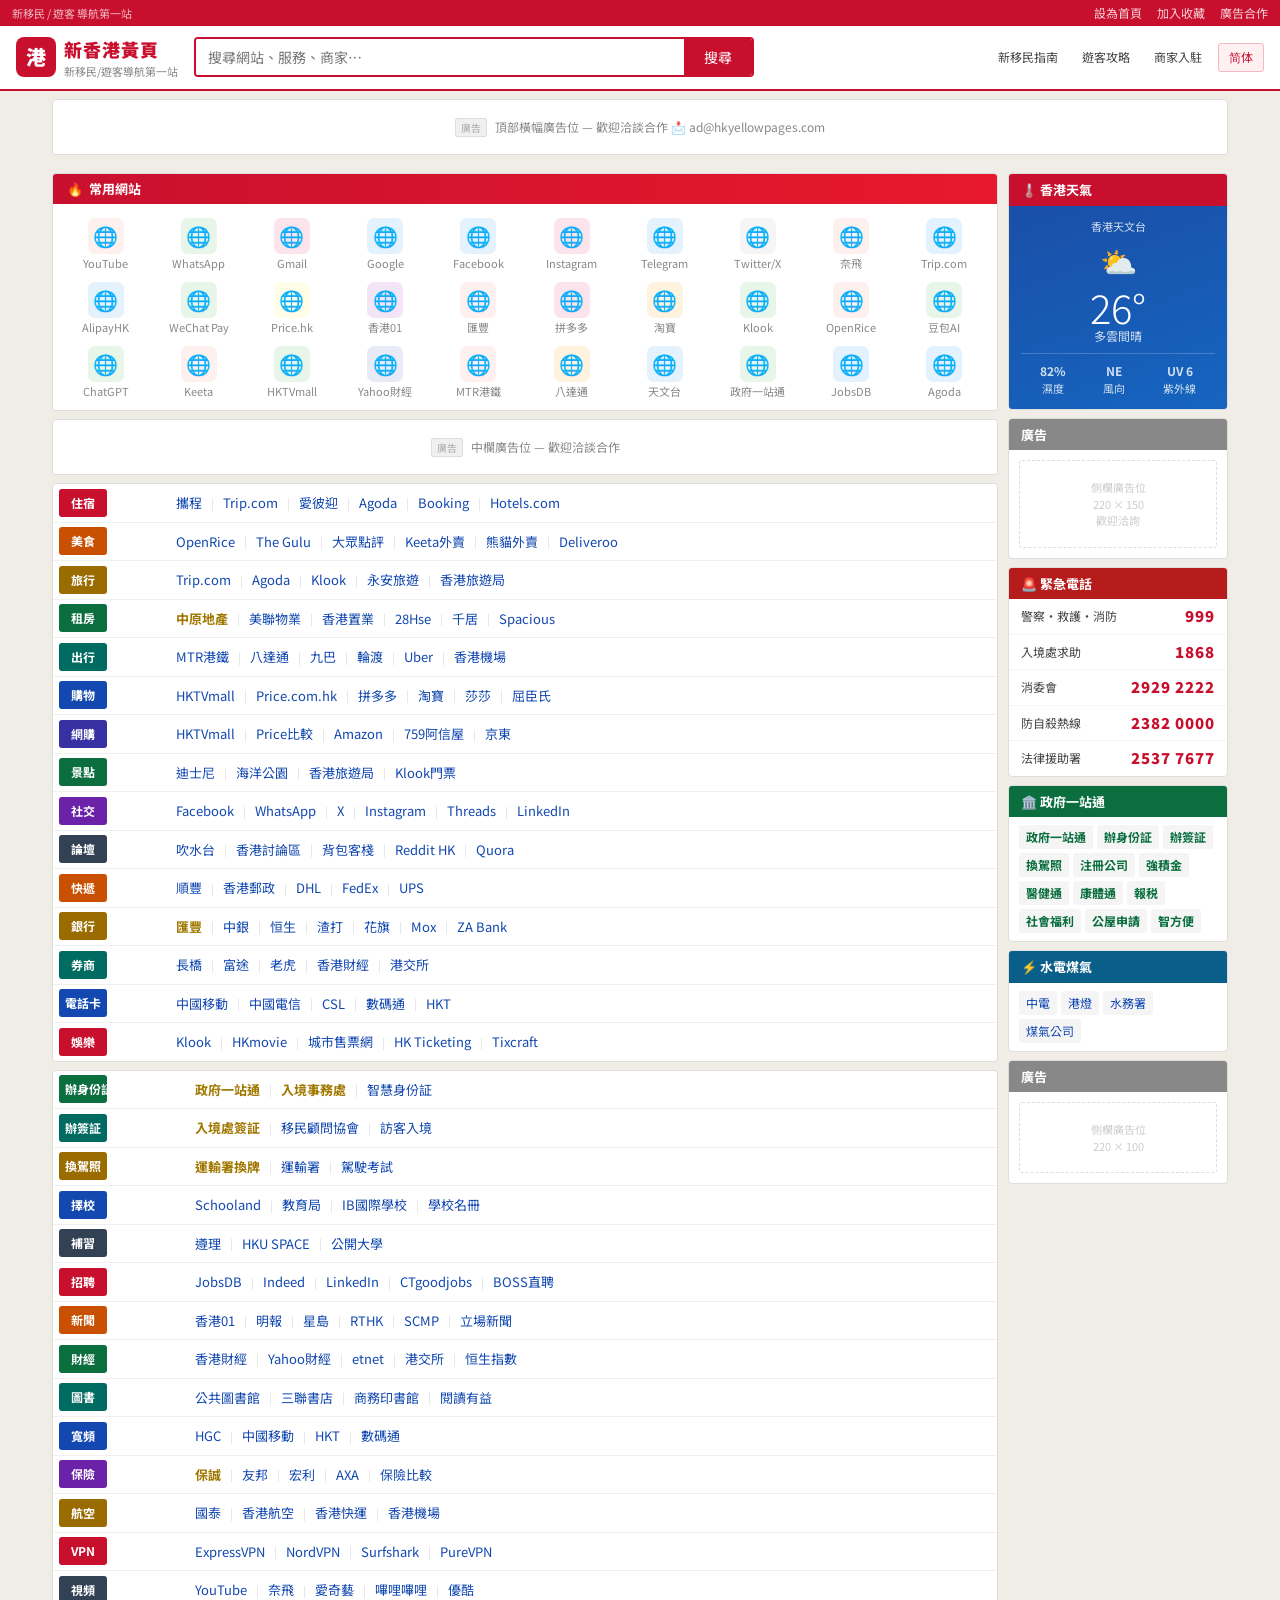
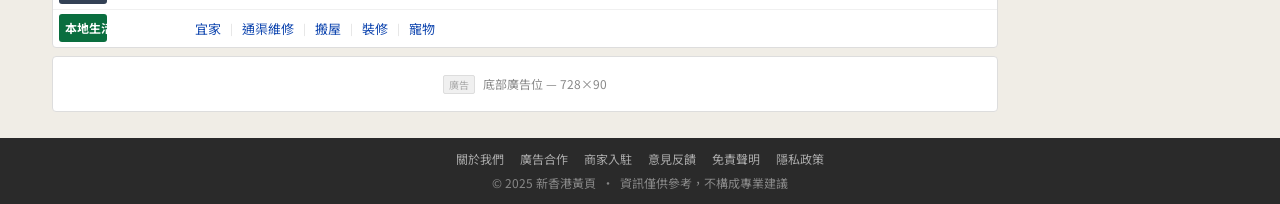
==== commit e4bfa75a: "Update index.html" ====
--- a/index.html
+++ b/index.html
@@ -2,155 +2,519 @@
 <html lang="zh-HK">
 <head>
 <meta charset="UTF-8">
-<meta name="viewport" content="width=device-width, initial-scale=1.0, maximum-scale=1.0">
-<title>香港通 — 新來港人士生活指南</title>
-<link rel="stylesheet" href="assets/style.css">
+<meta name="viewport" content="width=device-width, initial-scale=1.0">
+<title>新香港黃頁 — 新移民/遊客導航第一站</title>
+<style>
+@import url('https://fonts.googleapis.com/css2?family=Noto+Sans+TC:wght@400;500;700;900&display=swap');
+:root{
+  --red:#C8102E;--red2:#e8192c;--red-pale:#fff0f2;
+  --gold:#a07800;--gold-pale:#fffbea;
+  --ink:#1a1a1a;--ink2:#444;--ink3:#888;--ink4:#bbb;
+  --bg:#f0ede6;--white:#fff;--border:#ddd;
+  --blue:#1248b0;--green:#0a6e3f;--teal:#006b60;
+}
+*{margin:0;padding:0;box-sizing:border-box;}
+body{font-family:'Noto Sans TC','PingFang TC','Microsoft JhengHei',sans-serif;background:var(--bg);color:var(--ink);font-size:13px;line-height:1.5;}
+
+/* TOP BAR */
+#topbar{background:var(--red);padding:3px 12px;display:flex;align-items:center;justify-content:space-between;}
+#topbar a{color:rgba(255,255,255,.8);text-decoration:none;font-size:12px;margin-left:12px;}
+#topbar a:hover{color:#fff;}
+.topbar-left{color:rgba(255,255,255,.7);font-size:11px;}
+
+/* HEADER */
+#header{background:var(--white);border-bottom:2px solid var(--red);padding:10px 16px;display:flex;align-items:center;gap:16px;flex-wrap:wrap;}
+.logo-wrap{display:flex;align-items:center;gap:8px;text-decoration:none;flex-shrink:0;}
+.logo-box{width:40px;height:40px;background:var(--red);border-radius:8px;display:flex;align-items:center;justify-content:center;color:#fff;font-size:20px;font-weight:900;}
+.logo-text .t1{font-size:18px;font-weight:900;color:var(--red);letter-spacing:1px;}
+.logo-text .t2{font-size:11px;color:var(--ink3);}
+.search-form{flex:1;min-width:200px;display:flex;border:2px solid var(--red);border-radius:4px;overflow:hidden;max-width:560px;}
+.search-form input{flex:1;border:none;outline:none;padding:8px 12px;font-size:14px;font-family:inherit;background:#fff;}
+.search-form button{background:var(--red);color:#fff;border:none;padding:0 20px;font-size:14px;cursor:pointer;font-family:inherit;white-space:nowrap;}
+.search-form button:hover{background:#a50020;}
+.header-right{display:flex;gap:8px;align-items:center;margin-left:auto;}
+.header-right a{font-size:12px;color:var(--ink2);text-decoration:none;padding:4px 8px;border-radius:3px;}
+.header-right a:hover{background:var(--red-pale);color:var(--red);}
+.lang-btn{background:var(--red-pale);color:var(--red);border:1px solid #f5b8c0;border-radius:3px;padding:4px 10px;font-size:12px;cursor:pointer;font-family:inherit;}
+
+/* AD */
+.ad-banner{background:var(--white);border:1px solid var(--border);border-radius:4px;padding:10px 16px;text-align:center;color:var(--ink3);font-size:12px;display:flex;align-items:center;justify-content:center;gap:8px;min-height:56px;}
+.ad-label{background:#f0f0f0;border:1px solid var(--border);border-radius:2px;padding:1px 5px;font-size:10px;color:#aaa;}
+
+/* LAYOUT */
+#layout{max-width:1200px;margin:0 auto;padding:10px 12px;display:grid;grid-template-columns:1fr 220px;gap:10px;}
+
+/* HOT SITES - compact */
+.hot-section{background:var(--white);border:1px solid var(--border);border-radius:4px;margin-bottom:8px;overflow:hidden;}
+.hot-head{background:linear-gradient(90deg,var(--red),#e8192c);padding:5px 14px;display:flex;align-items:center;gap:6px;}
+.hot-head-title{color:#fff;font-size:13px;font-weight:700;}
+.hot-grid{display:grid;grid-template-columns:repeat(10,1fr);padding:8px 6px 6px;gap:0;}
+.hot-item{display:flex;flex-direction:column;align-items:center;gap:3px;padding:6px 3px;border-radius:4px;text-decoration:none;color:var(--ink2);transition:background .15s;}
+.hot-item:hover{background:#f5f5f5;}
+.hot-icon{width:36px;height:36px;border-radius:7px;display:flex;align-items:center;justify-content:center;font-size:18px;overflow:hidden;background:#f5f5f5;}
+.hot-icon img{width:32px;height:32px;object-fit:contain;border-radius:5px;}
+.hot-name{font-size:11px;text-align:center;line-height:1.2;color:var(--ink3);white-space:nowrap;}
+.hot-item:hover .hot-name{color:var(--red);}
+
+/* CATEGORY TABLE */
+.cat-section{background:var(--white);border:1px solid var(--border);border-radius:4px;margin-bottom:8px;overflow:hidden;}
+.cat-table{width:100%;border-collapse:collapse;}
+.cat-table td{padding:4px 6px;border-bottom:1px solid #f0f0f0;vertical-align:middle;}
+.cat-table tr:last-child td{border-bottom:none;}
+.cat-table tr:hover td{background:#fafafa;}
+.cat-name{font-size:12px;font-weight:700;color:#fff;white-space:nowrap;width:48px;min-width:48px;padding:5px 6px;text-align:center;border-radius:3px;}
+.cat-links{display:flex;flex-wrap:wrap;gap:0;padding:2px 4px;}
+.cat-link{font-size:13px;color:var(--blue);text-decoration:none;padding:3px 8px;border-radius:3px;white-space:nowrap;}
+.cat-link:hover{color:var(--red);background:var(--red-pale);}
+.cat-link.featured{color:var(--gold);font-weight:700;}
+.sep{color:#ddd;font-size:11px;align-self:center;padding:0 1px;}
+
+/* colors */
+.c-red{background:#C8102E;}.c-orange{background:#C95000;}.c-amber{background:#9a6c00;}
+.c-green{background:#0a6e3f;}.c-teal{background:#006b60;}.c-blue{background:#1248b0;}
+.c-indigo{background:#3730a3;}.c-purple{background:#6b21a8;}.c-rose{background:#9d174d;}.c-slate{background:#334155;}
+
+/* SIDEBAR */
+#sidebar{display:flex;flex-direction:column;gap:8px;}
+.side-box{background:var(--white);border:1px solid var(--border);border-radius:4px;overflow:hidden;}
+.side-head{padding:6px 12px;font-size:13px;font-weight:700;color:#fff;background:var(--red);}
+.weather-body{padding:12px;background:linear-gradient(160deg,#1a4fa8,#1565C0);color:#fff;text-align:center;}
+.w-city{font-size:11px;opacity:.8;margin-bottom:4px;}
+.w-temp{font-size:40px;font-weight:300;line-height:1;}
+.w-icon{font-size:30px;margin:4px 0;}
+.w-desc{font-size:12px;opacity:.8;margin-bottom:8px;}
+.w-row{display:flex;justify-content:space-around;border-top:1px solid rgba(255,255,255,.2);padding-top:8px;}
+.w-stat{font-size:11px;opacity:.8;text-align:center;}
+.w-stat strong{display:block;font-size:12px;opacity:1;}
+.emg-item{display:flex;justify-content:space-between;align-items:center;padding:6px 12px;border-bottom:1px solid #f5f5f5;cursor:pointer;}
+.emg-item:last-child{border-bottom:none;}
+.emg-item:hover{background:#fafafa;}
+.emg-label{font-size:12px;color:var(--ink2);}
+.emg-num{font-size:15px;font-weight:900;color:var(--red);letter-spacing:1px;}
+.side-links{padding:8px 10px;display:flex;flex-wrap:wrap;gap:4px;}
+.side-link{font-size:12px;color:var(--blue);text-decoration:none;padding:3px 7px;background:#f5f5f5;border-radius:3px;}
+.side-link:hover{background:var(--red-pale);color:var(--red);}
+.side-link.hl{color:var(--green);font-weight:700;}
+.side-ad{padding:10px;text-align:center;}
+.side-ad-inner{border:1px dashed #ddd;border-radius:3px;padding:18px 8px;font-size:11px;color:#ccc;}
+
+/* FOOTER */
+#footer{background:#2a2a2a;color:#888;padding:12px 20px;font-size:12px;text-align:center;margin-top:8px;}
+#footer a{color:#aaa;text-decoration:none;margin:0 8px;}
+#footer a:hover{color:#fff;}
+.fc{display:flex;justify-content:center;flex-wrap:wrap;margin-bottom:6px;}
+
+/* RESPONSIVE */
+@media(max-width:900px){
+  #layout{grid-template-columns:1fr;}
+  #sidebar{order:2;}
+  .hot-grid{grid-template-columns:repeat(6,1fr);}
+}
+@media(max-width:520px){
+  .hot-grid{grid-template-columns:repeat(5,1fr);}
+  .header-right{display:none;}
+  #header{padding:8px 10px;}
+  .cat-name{width:40px;min-width:40px;font-size:11px;}
+  .cat-link{font-size:12px;padding:2px 5px;}
+}
+</style>
 </head>
 <body>
 
-<header>
-  <div class="header-top">
-    <div class="logo">
-      <div class="logo-mark">港</div>
-      <div class="logo-name">香港通</div>
+<div id="topbar">
+  <span class="topbar-left">新移民 / 遊客 導航第一站</span>
+  <div>
+    <a href="#">設為首頁</a>
+    <a href="#">加入收藏</a>
+    <a href="#">廣告合作</a>
+  </div>
+</div>
+
+<div id="header">
+  <a class="logo-wrap" href="index.html">
+    <div class="logo-box">港</div>
+    <div class="logo-text">
+      <div class="t1">新香港黃頁</div>
+      <div class="t2">新移民/遊客導航第一站</div>
     </div>
-    <div class="header-actions">
-      <div class="lang-pill">簡體</div>
-      <div class="icon-btn">🔔</div>
+  </a>
+  <form class="search-form" id="searchForm">
+    <input type="text" id="q" placeholder="搜尋網站、服務、商家…" autocomplete="off"/>
+    <button type="submit">搜尋</button>
+  </form>
+  <div class="header-right">
+    <a href="#">新移民指南</a>
+    <a href="#">遊客攻略</a>
+    <a href="#">商家入駐</a>
+    <button class="lang-btn">简体</button>
+  </div>
+</div>
+
+<div style="max-width:1200px;margin:8px auto;padding:0 12px;">
+  <div class="ad-banner"><span class="ad-label">廣告</span><span>頂部橫幅廣告位 — 歡迎洽談合作 📩 ad@hkyellowpages.com</span></div>
+</div>
+
+<div id="layout">
+<div id="main">
+
+<!-- 常用網站 -->
+<div class="hot-section">
+  <div class="hot-head"><span>🔥</span><span class="hot-head-title">常用網站</span></div>
+  <div class="hot-grid" id="hotGrid"></div>
+</div>
+
+<div class="ad-banner" style="margin-bottom:8px;"><span class="ad-label">廣告</span><span>中欄廣告位 — 歡迎洽談合作</span></div>
+
+<!-- 分類鏈接 第一組 -->
+<div class="cat-section">
+  <table class="cat-table">
+    <tr><td><div class="cat-name c-red">住宿</div></td><td><div class="cat-links">
+      <a class="cat-link" href="https://www.ctrip.com" target="_blank">攜程</a><span class="sep">|</span>
+      <a class="cat-link" href="https://www.trip.com/hk" target="_blank">Trip.com</a><span class="sep">|</span>
+      <a class="cat-link" href="https://www.airbnb.hk" target="_blank">愛彼迎</a><span class="sep">|</span>
+      <a class="cat-link" href="https://www.agoda.com/zh-hk" target="_blank">Agoda</a><span class="sep">|</span>
+      <a class="cat-link" href="https://www.booking.com" target="_blank">Booking</a><span class="sep">|</span>
+      <a class="cat-link" href="https://hk.hotels.com" target="_blank">Hotels.com</a>
+    </div></td></tr>
+    <tr><td><div class="cat-name c-orange">美食</div></td><td><div class="cat-links">
+      <a class="cat-link" href="https://www.openrice.com/zh/hongkong" target="_blank">OpenRice</a><span class="sep">|</span>
+      <a class="cat-link" href="https://www.thegulu.com" target="_blank">The Gulu</a><span class="sep">|</span>
+      <a class="cat-link" href="https://www.dianping.com" target="_blank">大眾點評</a><span class="sep">|</span>
+      <a class="cat-link" href="https://www.keeta.com" target="_blank">Keeta外賣</a><span class="sep">|</span>
+      <a class="cat-link" href="https://www.foodpanda.hk" target="_blank">熊貓外賣</a><span class="sep">|</span>
+      <a class="cat-link" href="https://deliveroo.com.hk/zh" target="_blank">Deliveroo</a>
+    </div></td></tr>
+    <tr><td><div class="cat-name c-amber">旅行</div></td><td><div class="cat-links">
+      <a class="cat-link" href="https://www.trip.com/hk" target="_blank">Trip.com</a><span class="sep">|</span>
+      <a class="cat-link" href="https://www.agoda.com/zh-hk" target="_blank">Agoda</a><span class="sep">|</span>
+      <a class="cat-link" href="https://www.klook.com/zh-HK" target="_blank">Klook</a><span class="sep">|</span>
+      <a class="cat-link" href="https://www.yongantravel.com.hk" target="_blank">永安旅遊</a><span class="sep">|</span>
+      <a class="cat-link" href="https://www.discoverhongkong.com/tc" target="_blank">香港旅遊局</a>
+    </div></td></tr>
+    <tr><td><div class="cat-name c-green">租房</div></td><td><div class="cat-links">
+      <a class="cat-link featured" href="https://www.centaline.com.hk" target="_blank">中原地產</a><span class="sep">|</span>
+      <a class="cat-link" href="https://www.myland.com.hk" target="_blank">美聯物業</a><span class="sep">|</span>
+      <a class="cat-link" href="https://www.hkp.com.hk" target="_blank">香港置業</a><span class="sep">|</span>
+      <a class="cat-link" href="https://www.28hse.com" target="_blank">28Hse</a><span class="sep">|</span>
+      <a class="cat-link" href="https://www.squarefoot.com.hk" target="_blank">千居</a><span class="sep">|</span>
+      <a class="cat-link" href="https://www.spacious.hk/zh-HK" target="_blank">Spacious</a>
+    </div></td></tr>
+    <tr><td><div class="cat-name c-teal">出行</div></td><td><div class="cat-links">
+      <a class="cat-link" href="https://www.mtr.com.hk/ch" target="_blank">MTR港鐵</a><span class="sep">|</span>
+      <a class="cat-link" href="https://www.octopus.com.hk/tc" target="_blank">八達通</a><span class="sep">|</span>
+      <a class="cat-link" href="https://www.kmb.hk/tc" target="_blank">九巴</a><span class="sep">|</span>
+      <a class="cat-link" href="https://www.nwff.com.hk/tc" target="_blank">輪渡</a><span class="sep">|</span>
+      <a class="cat-link" href="https://www.uber.com/hk/zh-hk" target="_blank">Uber</a><span class="sep">|</span>
+      <a class="cat-link" href="https://www.hkairport.com/tc" target="_blank">香港機場</a>
+    </div></td></tr>
+    <tr><td><div class="cat-name c-blue">購物</div></td><td><div class="cat-links">
+      <a class="cat-link" href="https://www.hktvmall.com" target="_blank">HKTVmall</a><span class="sep">|</span>
+      <a class="cat-link" href="https://www.price.com.hk" target="_blank">Price.com.hk</a><span class="sep">|</span>
+      <a class="cat-link" href="https://www.pinduoduo.com" target="_blank">拼多多</a><span class="sep">|</span>
+      <a class="cat-link" href="https://www.taobao.com" target="_blank">淘寶</a><span class="sep">|</span>
+      <a class="cat-link" href="https://www.sasa.com" target="_blank">莎莎</a><span class="sep">|</span>
+      <a class="cat-link" href="https://www.watsons.com.hk/zh_HK" target="_blank">屈臣氏</a>
+    </div></td></tr>
+    <tr><td><div class="cat-name c-indigo">網購</div></td><td><div class="cat-links">
+      <a class="cat-link" href="https://www.hktvmall.com" target="_blank">HKTVmall</a><span class="sep">|</span>
+      <a class="cat-link" href="https://www.price.com.hk" target="_blank">Price比較</a><span class="sep">|</span>
+      <a class="cat-link" href="https://www.amazon.com" target="_blank">Amazon</a><span class="sep">|</span>
+      <a class="cat-link" href="https://www.759store.com" target="_blank">759阿信屋</a><span class="sep">|</span>
+      <a class="cat-link" href="https://www.jd.com" target="_blank">京東</a>
+    </div></td></tr>
+    <tr><td><div class="cat-name c-green">景點</div></td><td><div class="cat-links">
+      <a class="cat-link" href="https://www.hongkongdisneyland.com/zh-hk" target="_blank">迪士尼</a><span class="sep">|</span>
+      <a class="cat-link" href="https://www.oceanpark.com.hk/tc" target="_blank">海洋公園</a><span class="sep">|</span>
+      <a class="cat-link" href="https://www.discoverhongkong.com/tc" target="_blank">香港旅遊局</a><span class="sep">|</span>
+      <a class="cat-link" href="https://www.klook.com/zh-HK" target="_blank">Klook門票</a>
+    </div></td></tr>
+    <tr><td><div class="cat-name c-purple">社交</div></td><td><div class="cat-links">
+      <a class="cat-link" href="https://www.facebook.com" target="_blank">Facebook</a><span class="sep">|</span>
+      <a class="cat-link" href="https://web.whatsapp.com" target="_blank">WhatsApp</a><span class="sep">|</span>
+      <a class="cat-link" href="https://www.twitter.com" target="_blank">X</a><span class="sep">|</span>
+      <a class="cat-link" href="https://www.instagram.com" target="_blank">Instagram</a><span class="sep">|</span>
+      <a class="cat-link" href="https://www.threads.net" target="_blank">Threads</a><span class="sep">|</span>
+      <a class="cat-link" href="https://www.linkedin.com" target="_blank">LinkedIn</a>
+    </div></td></tr>
+    <tr><td><div class="cat-name c-slate">論壇</div></td><td><div class="cat-links">
+      <a class="cat-link" href="https://lihkg.com" target="_blank">吹水台</a><span class="sep">|</span>
+      <a class="cat-link" href="https://www.discuss.com.hk" target="_blank">香港討論區</a><span class="sep">|</span>
+      <a class="cat-link" href="https://www.backpackers.com.tw" target="_blank">背包客棧</a><span class="sep">|</span>
+      <a class="cat-link" href="https://www.reddit.com/r/HongKong" target="_blank">Reddit HK</a><span class="sep">|</span>
+      <a class="cat-link" href="https://www.quora.com" target="_blank">Quora</a>
+    </div></td></tr>
+    <tr><td><div class="cat-name c-orange">快遞</div></td><td><div class="cat-links">
+      <a class="cat-link" href="https://www.sf-express.com/hk/tc" target="_blank">順豐</a><span class="sep">|</span>
+      <a class="cat-link" href="https://www.hongkongpost.hk/tc" target="_blank">香港郵政</a><span class="sep">|</span>
+      <a class="cat-link" href="https://www.dhl.com/hk-en" target="_blank">DHL</a><span class="sep">|</span>
+      <a class="cat-link" href="https://www.fedex.com/zh-hk" target="_blank">FedEx</a><span class="sep">|</span>
+      <a class="cat-link" href="https://www.ups.com/hk/zh" target="_blank">UPS</a>
+    </div></td></tr>
+    <tr><td><div class="cat-name c-amber">銀行</div></td><td><div class="cat-links">
+      <a class="cat-link featured" href="https://www.hsbc.com.hk/zh-hk" target="_blank">匯豐</a><span class="sep">|</span>
+      <a class="cat-link" href="https://www.bochk.com/tc" target="_blank">中銀</a><span class="sep">|</span>
+      <a class="cat-link" href="https://www.hangseng.com/zh-hk" target="_blank">恒生</a><span class="sep">|</span>
+      <a class="cat-link" href="https://www.sc.com/hk/zh" target="_blank">渣打</a><span class="sep">|</span>
+      <a class="cat-link" href="https://www.citibank.com.hk/chinese" target="_blank">花旗</a><span class="sep">|</span>
+      <a class="cat-link" href="https://www.mox.com/zh-hk" target="_blank">Mox</a><span class="sep">|</span>
+      <a class="cat-link" href="https://www.zafin.com" target="_blank">ZA Bank</a>
+    </div></td></tr>
+    <tr><td><div class="cat-name c-teal">券商</div></td><td><div class="cat-links">
+      <a class="cat-link" href="https://www.longbridge.com.hk/zh-HK" target="_blank">長橋</a><span class="sep">|</span>
+      <a class="cat-link" href="https://www.futunn.com/hk" target="_blank">富途</a><span class="sep">|</span>
+      <a class="cat-link" href="https://www.tigerbrokers.com.hk/zh" target="_blank">老虎</a><span class="sep">|</span>
+      <a class="cat-link" href="https://www.aastocks.com/tc" target="_blank">香港財經</a><span class="sep">|</span>
+      <a class="cat-link" href="https://www.hkex.com.hk/tc" target="_blank">港交所</a>
+    </div></td></tr>
+    <tr><td><div class="cat-name c-blue">電話卡</div></td><td><div class="cat-links">
+      <a class="cat-link" href="https://www.chinamobile.com.hk/tc" target="_blank">中國移動</a><span class="sep">|</span>
+      <a class="cat-link" href="https://www.chinatelecom.com.hk/tc" target="_blank">中國電信</a><span class="sep">|</span>
+      <a class="cat-link" href="https://www.csl.com.hk/tc" target="_blank">CSL</a><span class="sep">|</span>
+      <a class="cat-link" href="https://www.smartone.com/tc" target="_blank">數碼通</a><span class="sep">|</span>
+      <a class="cat-link" href="https://www.hkt.com/personal/tc" target="_blank">HKT</a>
+    </div></td></tr>
+    <tr><td><div class="cat-name c-red">娛樂</div></td><td><div class="cat-links">
+      <a class="cat-link" href="https://www.klook.com/zh-HK" target="_blank">Klook</a><span class="sep">|</span>
+      <a class="cat-link" href="https://hkmovie6.com" target="_blank">HKmovie</a><span class="sep">|</span>
+      <a class="cat-link" href="https://www.urbtix.hk/internet/tc" target="_blank">城市售票網</a><span class="sep">|</span>
+      <a class="cat-link" href="https://www.hkticketing.com" target="_blank">HK Ticketing</a><span class="sep">|</span>
+      <a class="cat-link" href="https://www.tixcraft.com/hk" target="_blank">Tixcraft</a>
+    </div></td></tr>
+  </table>
+</div>
+
+<!-- 分類鏈接 第二組 -->
+<div class="cat-section">
+  <table class="cat-table">
+    <tr><td><div class="cat-name c-green">辦身份証</div></td><td><div class="cat-links">
+      <a class="cat-link featured" href="https://www.gov.hk/tc/residents/immigration" target="_blank">政府一站通</a><span class="sep">|</span>
+      <a class="cat-link featured" href="https://www.immd.gov.hk/hkt" target="_blank">入境事務處</a><span class="sep">|</span>
+      <a class="cat-link" href="https://www.smartid.gov.hk/tc" target="_blank">智慧身份証</a>
+    </div></td></tr>
+    <tr><td><div class="cat-name c-teal">辦簽証</div></td><td><div class="cat-links">
+      <a class="cat-link featured" href="https://www.immd.gov.hk/hkt/services/visas" target="_blank">入境處簽証</a><span class="sep">|</span>
+      <a class="cat-link" href="https://www.gia.org.hk" target="_blank">移民顧問協會</a><span class="sep">|</span>
+      <a class="cat-link" href="https://www.gov.hk/tc/nonresidents/visasandentry" target="_blank">訪客入境</a>
+    </div></td></tr>
+    <tr><td><div class="cat-name c-amber">換駕照</div></td><td><div class="cat-links">
+      <a class="cat-link featured" href="https://www.td.gov.hk/tc/road_safety/driving_licence" target="_blank">運輸署換牌</a><span class="sep">|</span>
+      <a class="cat-link" href="https://www.td.gov.hk/tc" target="_blank">運輸署</a><span class="sep">|</span>
+      <a class="cat-link" href="https://www.hkdriving.com.hk" target="_blank">駕駛考試</a>
+    </div></td></tr>
+    <tr><td><div class="cat-name c-blue">擇校</div></td><td><div class="cat-links">
+      <a class="cat-link" href="https://www.schooland.hk" target="_blank">Schooland</a><span class="sep">|</span>
+      <a class="cat-link" href="https://www.edu.gov.hk/tc" target="_blank">教育局</a><span class="sep">|</span>
+      <a class="cat-link" href="https://www.ibo.org/zh" target="_blank">IB國際學校</a><span class="sep">|</span>
+      <a class="cat-link" href="https://www.edb.gov.hk/tc" target="_blank">學校名冊</a>
+    </div></td></tr>
+    <tr><td><div class="cat-name c-slate">補習</div></td><td><div class="cat-links">
+      <a class="cat-link" href="https://www.learnmode.net/hk" target="_blank">遵理</a><span class="sep">|</span>
+      <a class="cat-link" href="https://www.hkuspace.hku.hk" target="_blank">HKU SPACE</a><span class="sep">|</span>
+      <a class="cat-link" href="https://www.ouhk.edu.hk/wcsprd/Satellite?pagename=OUHK/tcMain&c=Page" target="_blank">公開大學</a>
+    </div></td></tr>
+    <tr><td><div class="cat-name c-red">招聘</div></td><td><div class="cat-links">
+      <a class="cat-link" href="https://hk.jobsdb.com" target="_blank">JobsDB</a><span class="sep">|</span>
+      <a class="cat-link" href="https://hk.indeed.com" target="_blank">Indeed</a><span class="sep">|</span>
+      <a class="cat-link" href="https://hk.linkedin.com" target="_blank">LinkedIn</a><span class="sep">|</span>
+      <a class="cat-link" href="https://www.ctgoodjobs.hk" target="_blank">CTgoodjobs</a><span class="sep">|</span>
+      <a class="cat-link" href="https://hk.boss.com" target="_blank">BOSS直聘</a>
+    </div></td></tr>
+    <tr><td><div class="cat-name c-orange">新聞</div></td><td><div class="cat-links">
+      <a class="cat-link" href="https://www.hk01.com" target="_blank">香港01</a><span class="sep">|</span>
+      <a class="cat-link" href="https://www.mingpao.com" target="_blank">明報</a><span class="sep">|</span>
+      <a class="cat-link" href="https://www.singtao.com" target="_blank">星島</a><span class="sep">|</span>
+      <a class="cat-link" href="https://www.rthk.hk/tc" target="_blank">RTHK</a><span class="sep">|</span>
+      <a class="cat-link" href="https://www.scmp.com" target="_blank">SCMP</a><span class="sep">|</span>
+      <a class="cat-link" href="https://www.thestandnews.com" target="_blank">立場新聞</a>
+    </div></td></tr>
+    <tr><td><div class="cat-name c-green">財經</div></td><td><div class="cat-links">
+      <a class="cat-link" href="https://www.aastocks.com/tc" target="_blank">香港財經</a><span class="sep">|</span>
+      <a class="cat-link" href="https://hk.finance.yahoo.com" target="_blank">Yahoo財經</a><span class="sep">|</span>
+      <a class="cat-link" href="https://www.etnet.com.hk/www/tc" target="_blank">etnet</a><span class="sep">|</span>
+      <a class="cat-link" href="https://www.hkex.com.hk/tc" target="_blank">港交所</a><span class="sep">|</span>
+      <a class="cat-link" href="https://www.investing.com/indices/hang-sen-40" target="_blank">恒生指數</a>
+    </div></td></tr>
+    <tr><td><div class="cat-name c-teal">圖書</div></td><td><div class="cat-links">
+      <a class="cat-link" href="https://www.hkpl.gov.hk/tc" target="_blank">公共圖書館</a><span class="sep">|</span>
+      <a class="cat-link" href="https://www.jointpublishing.com/tc" target="_blank">三聯書店</a><span class="sep">|</span>
+      <a class="cat-link" href="https://www.commercialpress.com.hk/tc" target="_blank">商務印書館</a><span class="sep">|</span>
+      <a class="cat-link" href="https://www.read.gov.hk/tc" target="_blank">閱讀有益</a>
+    </div></td></tr>
+    <tr><td><div class="cat-name c-blue">寬頻</div></td><td><div class="cat-links">
+      <a class="cat-link" href="https://www.hgc.com.hk/tc" target="_blank">HGC</a><span class="sep">|</span>
+      <a class="cat-link" href="https://www.chinamobile.com.hk/tc" target="_blank">中國移動</a><span class="sep">|</span>
+      <a class="cat-link" href="https://www.hkt.com/residential/tc" target="_blank">HKT</a><span class="sep">|</span>
+      <a class="cat-link" href="https://www.smartone.com/tc" target="_blank">數碼通</a>
+    </div></td></tr>
+    <tr><td><div class="cat-name c-purple">保險</div></td><td><div class="cat-links">
+      <a class="cat-link featured" href="https://www.prudential.com.hk/tc" target="_blank">保誠</a><span class="sep">|</span>
+      <a class="cat-link" href="https://www.aia.com.hk/tc" target="_blank">友邦</a><span class="sep">|</span>
+      <a class="cat-link" href="https://www.manulife.com.hk/zh-hk" target="_blank">宏利</a><span class="sep">|</span>
+      <a class="cat-link" href="https://www.axahk.com/zh" target="_blank">AXA</a><span class="sep">|</span>
+      <a class="cat-link" href="https://www.comparefirst.hk/tc" target="_blank">保險比較</a>
+    </div></td></tr>
+    <tr><td><div class="cat-name c-amber">航空</div></td><td><div class="cat-links">
+      <a class="cat-link" href="https://www.cathaypacific.com/cx/zh_HK" target="_blank">國泰</a><span class="sep">|</span>
+      <a class="cat-link" href="https://www.hkairlines.com/zh_HK" target="_blank">香港航空</a><span class="sep">|</span>
+      <a class="cat-link" href="https://www.hkexpress.com/zh-hk" target="_blank">香港快運</a><span class="sep">|</span>
+      <a class="cat-link" href="https://www.hkairport.com/tc" target="_blank">香港機場</a>
+    </div></td></tr>
+    <tr><td><div class="cat-name c-red">VPN</div></td><td><div class="cat-links">
+      <a class="cat-link" href="https://www.expressvpn.com" target="_blank">ExpressVPN</a><span class="sep">|</span>
+      <a class="cat-link" href="https://www.nordvpn.com" target="_blank">NordVPN</a><span class="sep">|</span>
+      <a class="cat-link" href="https://www.surfshark.com" target="_blank">Surfshark</a><span class="sep">|</span>
+      <a class="cat-link" href="https://www.purevpn.com" target="_blank">PureVPN</a>
+    </div></td></tr>
+    <tr><td><div class="cat-name c-slate">視頻</div></td><td><div class="cat-links">
+      <a class="cat-link" href="https://www.youtube.com" target="_blank">YouTube</a><span class="sep">|</span>
+      <a class="cat-link" href="https://www.netflix.com" target="_blank">奈飛</a><span class="sep">|</span>
+      <a class="cat-link" href="https://www.iqiyi.com" target="_blank">愛奇藝</a><span class="sep">|</span>
+      <a class="cat-link" href="https://www.bilibili.com" target="_blank">嗶哩嗶哩</a><span class="sep">|</span>
+      <a class="cat-link" href="https://www.youku.com" target="_blank">優酷</a>
+    </div></td></tr>
+    <tr><td><div class="cat-name c-green">本地生活</div></td><td><div class="cat-links">
+      <a class="cat-link" href="https://www.ikea.com/hk/zh" target="_blank">宜家</a><span class="sep">|</span>
+      <a class="cat-link" href="https://www.gobiz.com.hk/tc" target="_blank">通渠維修</a><span class="sep">|</span>
+      <a class="cat-link" href="https://www.houserelocation.com.hk" target="_blank">搬屋</a><span class="sep">|</span>
+      <a class="cat-link" href="https://www.renovation.com.hk" target="_blank">裝修</a><span class="sep">|</span>
+      <a class="cat-link" href="https://www.pawsome.com.hk" target="_blank">寵物</a>
+    </div></td></tr>
+  </table>
+</div>
+
+<div class="ad-banner" style="margin-bottom:8px;"><span class="ad-label">廣告</span><span>底部廣告位 — 728×90</span></div>
+
+</div><!-- /main -->
+
+<div id="sidebar">
+  <div class="side-box">
+    <div class="side-head">🌡️ 香港天氣</div>
+    <div class="weather-body">
+      <div class="w-city">香港天文台</div>
+      <div class="w-icon">⛅</div>
+      <div class="w-temp">26°</div>
+      <div class="w-desc">多雲間晴</div>
+      <div class="w-row">
+        <div class="w-stat"><strong>82%</strong>濕度</div>
+        <div class="w-stat"><strong>NE</strong>風向</div>
+        <div class="w-stat"><strong>UV 6</strong>紫外線</div>
+      </div>
     </div>
   </div>
-  <div class="search-wrap">
-    <span class="search-icon">🔍</span>
-    <input type="text" id="searchInput" placeholder="搜尋商家、服務、地址…" oninput="handleSearch(this.value)" />
-    <span class="search-mic">🎙️</span>
-  </div>
-</header>
-
-<div class="live-strip">
-  <div class="live-chip"><div class="live-dot"></div>MTR 正常行駛</div>
-  <div class="live-chip">💱 1 USD = 7.83 HKD</div>
-  <div class="live-chip">🌡️ 香港 26°C 多雲</div>
-  <div class="live-chip">🏥 急症室 約3小時</div>
-</div>
-
-<div style="padding:0 14px;">
-  <div class="hero">
-    <div class="hero-badge">🇭🇰 初來香港？從這裡開始</div>
-    <h1>新移民 · 遊客<br>一站搵齊生活資訊</h1>
-    <p>銀行開戶 · 醫院診所 · 子女入學<br>交通攻略 · 法律援助 · 政府服務</p>
-    <div class="hero-btns">
-      <a class="hbtn hbtn-white" href="#businesses">我係新移民</a>
-      <a class="hbtn hbtn-ghost" href="#businesses">我係遊客</a>
+
+  <div class="side-box">
+    <div class="side-head" style="background:#888;">廣告</div>
+    <div class="side-ad"><div class="side-ad-inner">側欄廣告位<br>220 × 150<br>歡迎洽詢</div></div>
+  </div>
+
+  <div class="side-box">
+    <div class="side-head" style="background:#B71C1C;">🚨 緊急電話</div>
+    <div class="emg-item"><span class="emg-label">警察·救護·消防</span><span class="emg-num">999</span></div>
+    <div class="emg-item"><span class="emg-label">入境處求助</span><span class="emg-num">1868</span></div>
+    <div class="emg-item"><span class="emg-label">消委會</span><span class="emg-num">2929 2222</span></div>
+    <div class="emg-item"><span class="emg-label">防自殺熱線</span><span class="emg-num">2382 0000</span></div>
+    <div class="emg-item"><span class="emg-label">法律援助署</span><span class="emg-num">2537 7677</span></div>
+  </div>
+
+  <div class="side-box">
+    <div class="side-head" style="background:#0a6e3f;">🏛️ 政府一站通</div>
+    <div class="side-links">
+      <a class="side-link hl" href="https://www.gov.hk/tc" target="_blank">政府一站通</a>
+      <a class="side-link hl" href="https://www.immd.gov.hk/hkt" target="_blank">辦身份証</a>
+      <a class="side-link hl" href="https://www.immd.gov.hk/hkt/services/visas" target="_blank">辦簽証</a>
+      <a class="side-link hl" href="https://www.td.gov.hk/tc" target="_blank">換駕照</a>
+      <a class="side-link hl" href="https://www.cr.gov.hk/tc" target="_blank">注冊公司</a>
+      <a class="side-link hl" href="https://www.mpfa.org.hk/tc" target="_blank">強積金</a>
+      <a class="side-link hl" href="https://www.ha.org.hk" target="_blank">醫健通</a>
+      <a class="side-link hl" href="https://www.leisure.gov.hk/tc" target="_blank">康體通</a>
+      <a class="side-link hl" href="https://www.ird.gov.hk/chi" target="_blank">報税</a>
+      <a class="side-link hl" href="https://www.swd.gov.hk/tc" target="_blank">社會福利</a>
+      <a class="side-link hl" href="https://www.housingauthority.gov.hk/tc" target="_blank">公屋申請</a>
+      <a class="side-link hl" href="https://www.smartid.gov.hk/tc" target="_blank">智方便</a>
     </div>
   </div>
-</div>
-
-<div class="sec">
-  <div class="scene-row">
-    <a class="scene-card sc-immigrant" href="#businesses">
-      <div class="scene-emoji">🏠</div>
-      <h3>新移民<br>必辦事項</h3>
-      <p>簽證 · 開戶 · 租房<br>學校 · 福利</p>
-      <span class="scene-arrow">›</span>
-    </a>
-    <a class="scene-card sc-tourist" href="#businesses">
-      <div class="scene-emoji">🗺️</div>
-      <h3>遊客<br>實用指南</h3>
-      <p>景點 · 交通 · 換匯<br>電話卡 · 購物</p>
-      <span class="scene-arrow">›</span>
-    </a>
-  </div>
-</div>
-
-<!-- 分類篩選 -->
-<div class="sec" id="businesses">
-  <div class="sec-head">
-    <div class="sec-title"><div class="sec-bar"></div>商家分類</div>
-  </div>
-  <div class="cat-scroll">
-    <button class="cat-btn active" onclick="filterCategory('all', this)">全部</button>
-    <button class="cat-btn" onclick="filterCategory('銀行', this)">🏦 銀行</button>
-    <button class="cat-btn" onclick="filterCategory('醫院', this)">🏥 醫院</button>
-    <button class="cat-btn" onclick="filterCategory('餐廳', this)">🍜 餐廳</button>
-    <button class="cat-btn" onclick="filterCategory('地產', this)">🏠 地產</button>
-    <button class="cat-btn" onclick="filterCategory('法律', this)">⚖️ 法律</button>
-    <button class="cat-btn" onclick="filterCategory('政府服務', this)">🏛️ 政府</button>
-    <button class="cat-btn" onclick="filterCategory('教育', this)">🎓 教育</button>
-    <button class="cat-btn" onclick="filterCategory('超市', this)">🛒 超市</button>
-  </div>
-</div>
-
-<!-- 商家列表 -->
-<div class="sec">
-  <div class="sec-head">
-    <div class="sec-title">
-      <div class="sec-bar" style="background:var(--gold);"></div>
-      <span id="listTitle">推薦商家</span>
+
+  <div class="side-box">
+    <div class="side-head" style="background:#0a5e8a;">⚡ 水電煤氣</div>
+    <div class="side-links">
+      <a class="side-link" href="https://www.clp.com.hk/zh" target="_blank">中電</a>
+      <a class="side-link" href="https://www.hkelectric.com/tc" target="_blank">港燈</a>
+      <a class="side-link" href="https://www.wsd.gov.hk/tc" target="_blank">水務署</a>
+      <a class="side-link" href="https://www.towngas.com/tc" target="_blank">煤氣公司</a>
     </div>
-    <span id="listCount" class="sec-more"></span>
-  </div>
-  <div id="businessList" class="biz-list">
-    <div class="loading-state">
-      <div class="spinner"></div>
-      <p>載入中…</p>
-    </div>
-  </div>
-</div>
-
-<!-- 政府服務 -->
-<div class="sec">
-  <div class="sec-head">
-    <div class="sec-title"><div class="sec-bar" style="background:#1565C0;"></div>政府 · 公共服務</div>
-  </div>
-  <div class="icon-grid">
-    <a class="i-item" href="#"><div class="i-icon" style="background:#E3F2FD;">🪪</div><div class="i-label">入境事務處</div></a>
-    <a class="i-item" href="#"><div class="i-icon" style="background:#E8F5E9;">🏛️</div><div class="i-label">民政事務處</div></a>
-    <a class="i-item" href="#"><div class="i-icon" style="background:#FFF3E0;">📊</div><div class="i-label">稅務局</div></a>
-    <a class="i-item" href="#"><div class="i-icon" style="background:#FCE4EC;">🏘️</div><div class="i-label">房屋署</div></a>
-    <a class="i-item" href="#"><div class="i-icon" style="background:#EDE7F6;">👮</div><div class="i-label">香港警察</div></a>
-    <a class="i-item" href="#"><div class="i-icon" style="background:#FEE8EC;">🔥</div><div class="i-label">消防處</div></a>
-    <a class="i-item" href="#"><div class="i-icon" style="background:#F3E5F5;">🚌</div><div class="i-label">運輸署</div></a>
-    <a class="i-item" href="#"><div class="i-icon" style="background:#FFF8E1;">💰</div><div class="i-label">綜援申請</div></a>
-    <a class="i-item" href="#"><div class="i-icon" style="background:#E0F2F1;">🏥</div><div class="i-label">醫管局</div></a>
-    <a class="i-item" href="#"><div class="i-icon" style="background:#E0F7FA;">📮</div><div class="i-label">香港郵政</div></a>
-  </div>
-</div>
-
-<!-- 緊急電話 -->
-<div class="sec">
-  <div class="sec-head">
-    <div class="sec-title"><div class="sec-bar" style="background:#B71C1C;"></div>緊急聯絡電話</div>
-  </div>
-  <div class="emg-grid">
-    <div class="emg-card red-card">
-      <div><div class="emg-label">警察 · 救護 · 消防</div><div class="emg-num">999</div></div>
-      <div class="emg-icon">🚨</div>
-    </div>
-    <div class="emg-card">
-      <div><div class="emg-label">入境處求助</div><div class="emg-num">1868</div></div>
-      <div class="emg-icon">🪪</div>
-    </div>
-    <div class="emg-card">
-      <div><div class="emg-label">撒瑪利亞防自殺</div><div class="emg-num" style="font-size:15px;">2389 2222</div></div>
-      <div class="emg-icon">💚</div>
-    </div>
-    <div class="emg-card">
-      <div><div class="emg-label">消費者委員會</div><div class="emg-num" style="font-size:15px;">2929 2222</div></div>
-      <div class="emg-icon">🛡️</div>
-    </div>
-  </div>
-</div>
-
-<div style="height:80px;"></div>
-
-<nav class="bottom-nav">
-  <a class="nav-item active" href="index.html"><span class="nav-icon">🏠</span>首頁</a>
-  <a class="nav-item" href="#" onclick="document.getElementById('searchInput').focus();return false;"><span class="nav-icon">🔍</span>搜尋</a>
-  <a class="nav-item" href="#"><span class="nav-icon">🗺️</span>地圖</a>
-  <a class="nav-item" href="#"><span class="nav-icon">💬</span>問答</a>
-  <a class="nav-item" href="#"><span class="nav-icon">👤</span>我的</a>
-</nav>
-
-<script src="assets/app.js"></script>
+  </div>
+
+  <div class="side-box">
+    <div class="side-head" style="background:#888;">廣告</div>
+    <div class="side-ad"><div class="side-ad-inner">側欄廣告位<br>220 × 100</div></div>
+  </div>
+</div>
+</div><!-- /layout -->
+
+<div id="footer">
+  <div class="fc">
+    <a href="#">關於我們</a><a href="#">廣告合作</a><a href="#">商家入駐</a>
+    <a href="#">意見反饋</a><a href="#">免責聲明</a><a href="#">隱私政策</a>
+  </div>
+  <div>© 2025 新香港黃頁 &nbsp;·&nbsp; 資訊僅供參考，不構成專業建議</div>
+</div>
+
+<script>
+// ── 常用網站數據（logo直接用各自網站favicon）──
+const HOT_SITES = [
+  {name:'YouTube',    url:'https://www.youtube.com',           bg:'#fff0f0', domain:'youtube.com'},
+  {name:'WhatsApp',   url:'https://web.whatsapp.com',          bg:'#e8f5e9', domain:'whatsapp.com'},
+  {name:'Gmail',      url:'https://mail.google.com',           bg:'#fce4ec', domain:'gmail.com'},
+  {name:'Google',     url:'https://www.google.com.hk',         bg:'#e3f2fd', domain:'google.com'},
+  {name:'Facebook',   url:'https://www.facebook.com',          bg:'#e3f2fd', domain:'facebook.com'},
+  {name:'Instagram',  url:'https://www.instagram.com',         bg:'#fce4ec', domain:'instagram.com'},
+  {name:'Telegram',   url:'https://web.telegram.org',          bg:'#e3f2fd', domain:'telegram.org'},
+  {name:'Twitter/X',  url:'https://www.twitter.com',           bg:'#f5f5f5', domain:'twitter.com'},
+  {name:'奈飛',        url:'https://www.netflix.com',           bg:'#fff0f0', domain:'netflix.com'},
+  {name:'Trip.com',   url:'https://www.trip.com/hk',           bg:'#e3f2fd', domain:'trip.com'},
+  {name:'AlipayHK',   url:'https://www.alipayhk.com',          bg:'#e3f2fd', domain:'alipayhk.com'},
+  {name:'WeChat Pay', url:'https://pay.weixin.qq.com/index.php/public/wechatpay_en',bg:'#e8f5e9',domain:'weixin.qq.com'},
+  {name:'Price.hk',   url:'https://www.price.com.hk',          bg:'#fffde7', domain:'price.com.hk'},
+  {name:'香港01',      url:'https://www.hk01.com',              bg:'#f3e5f5', domain:'hk01.com'},
+  {name:'匯豐',        url:'https://www.hsbc.com.hk/zh-hk',     bg:'#fff0f0', domain:'hsbc.com.hk'},
+  {name:'拼多多',      url:'https://www.pinduoduo.com',          bg:'#fce4ec', domain:'pinduoduo.com'},
+  {name:'淘寶',        url:'https://www.taobao.com',             bg:'#fff3e0', domain:'taobao.com'},
+  {name:'Klook',      url:'https://www.klook.com/zh-HK',        bg:'#e8f5e9', domain:'klook.com'},
+  {name:'OpenRice',   url:'https://www.openrice.com/zh/hongkong',bg:'#fff0f0',domain:'openrice.com'},
+  {name:'豆包AI',      url:'https://www.doubao.com',             bg:'#e8f5e9', domain:'doubao.com'},
+  {name:'ChatGPT',    url:'https://chat.openai.com',            bg:'#e8f5e9', domain:'openai.com'},
+  {name:'Keeta',      url:'https://www.keeta.com',              bg:'#fff0f0', domain:'keeta.com'},
+  {name:'HKTVmall',   url:'https://www.hktvmall.com',           bg:'#e8f5e9', domain:'hktvmall.com'},
+  {name:'Yahoo財經',   url:'https://hk.finance.yahoo.com',       bg:'#e8eaf6', domain:'yahoo.com'},
+  {name:'MTR港鐵',     url:'https://www.mtr.com.hk/ch',          bg:'#fff0f0', domain:'mtr.com.hk'},
+  {name:'八達通',      url:'https://www.octopus.com.hk/tc',      bg:'#fff3e0', domain:'octopus.com.hk'},
+  {name:'天文台',      url:'https://www.hko.gov.hk/tc',          bg:'#e3f2fd', domain:'hko.gov.hk'},
+  {name:'政府一站通',   url:'https://www.gov.hk/tc',              bg:'#e8f5e9', domain:'gov.hk'},
+  {name:'JobsDB',     url:'https://hk.jobsdb.com',              bg:'#e3f2fd', domain:'jobsdb.com'},
+  {name:'Agoda',      url:'https://www.agoda.com/zh-hk',        bg:'#e3f2fd', domain:'agoda.com'},
+];
+
+function renderHotSites() {
+  const grid = document.getElementById('hotGrid');
+  grid.innerHTML = HOT_SITES.map(s => `
+    <a class="hot-item" href="${s.url}" target="_blank">
+      <div class="hot-icon" style="background:${s.bg};">
+        <img src="https://www.google.com/s2/favicons?domain=${s.domain}&sz=64"
+             onerror="this.style.display='none';this.parentNode.style.fontSize='20px';this.parentNode.innerHTML='🌐';"
+             alt="${s.name}">
+      </div>
+      <div class="hot-name">${s.name}</div>
+    </a>`).join('');
+}
+
+// ── 搜索 ──
+document.getElementById('searchForm').addEventListener('submit', function(e) {
+  e.preventDefault();
+  const q = document.getElementById('q').value.trim();
+  if (q) window.open('https://www.google.com/search?q=' + encodeURIComponent(q + ' 香港'), '_blank');
+});
+
+renderHotSites();
+</script>
 </body>
 </html>
